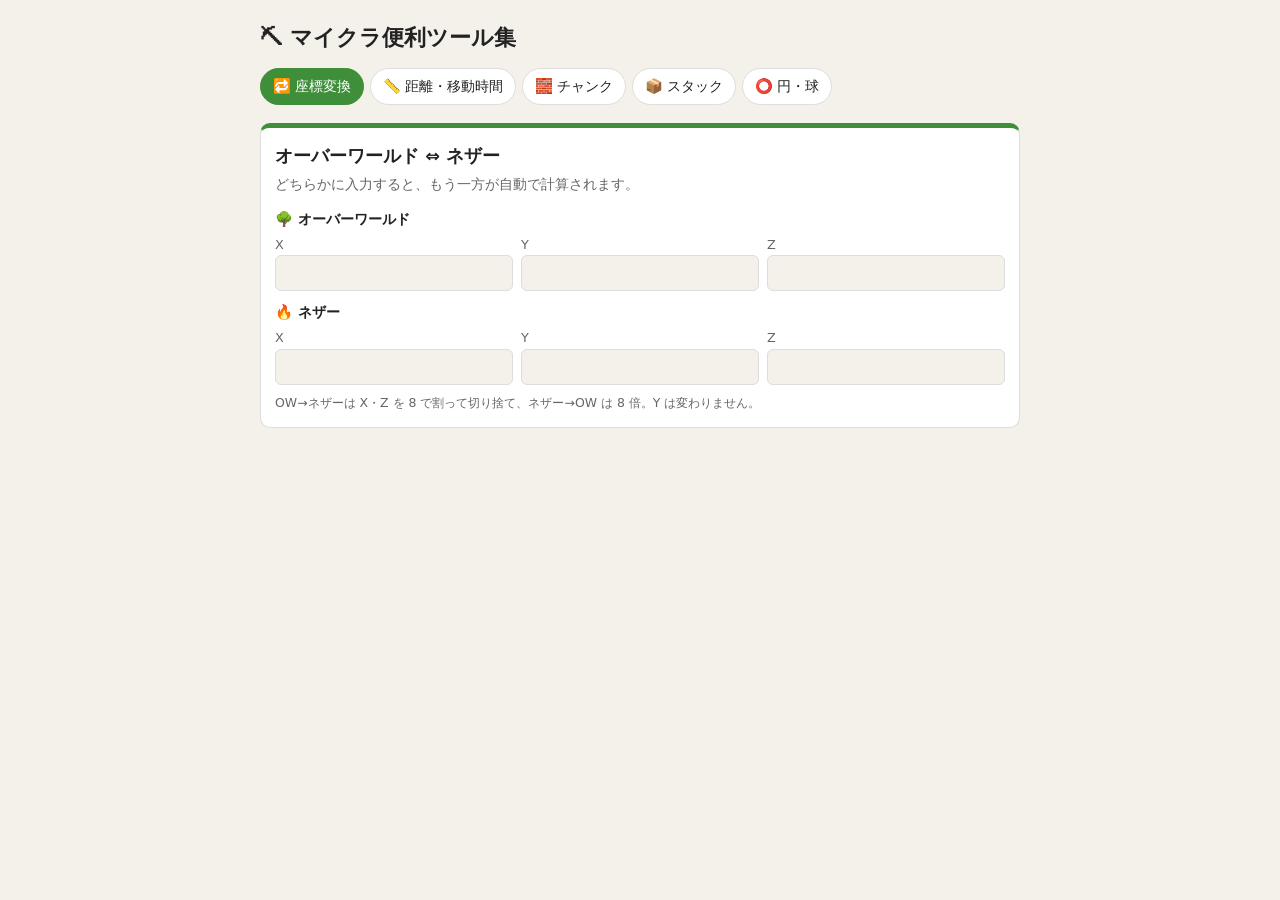
==== index.html @ 8f73a3e3 "Add files via upload" ====
<!DOCTYPE html>
<html lang="ja">
<head>
<meta charset="utf-8">
<meta name="viewport" content="width=device-width, initial-scale=1, viewport-fit=cover">
<title>マイクラ便利ツール集</title>
<style>
:root{--bg:#f4f1ea;--card:#fff;--text:#222;--sub:#666;--line:#ddd;--ac:#3f8f3a;--ac2:#b8341f;box-sizing:border-box;padding-top:env(safe-area-inset-top,0px);padding-bottom:env(safe-area-inset-bottom,0px)}
@media (prefers-color-scheme:dark){:root:not([data-theme="light"]){--bg:#1b1b1b;--card:#262626;--text:#eee;--sub:#aaa;--line:#444;--ac:#6fcf68;--ac2:#ff7a60}}
:root[data-theme="dark"]{--bg:#1b1b1b;--card:#262626;--text:#eee;--sub:#aaa;--line:#444;--ac:#6fcf68;--ac2:#ff7a60}
html{scroll-padding-top:env(safe-area-inset-top,0px)}
body{margin:0;background:var(--bg);color:var(--text);font-family:system-ui,"Hiragino Sans","Yu Gothic",sans-serif;line-height:1.6}
main{max-width:760px;margin:0 auto;padding:20px 16px 40px}
h1{font-size:1.4rem;margin:0 0 12px}
nav{display:flex;gap:6px;overflow-x:auto;margin-bottom:14px;padding-bottom:4px}
nav button{white-space:nowrap;padding:8px 12px;border:1px solid var(--line);border-radius:20px;background:var(--card);color:var(--text);cursor:pointer;font-size:.9rem}
nav button.on{background:var(--ac);color:#fff;border-color:var(--ac)}
.tool{display:none;background:var(--card);border:1px solid var(--line);border-top:5px solid var(--ac);border-radius:10px;padding:14px}
.tool.on{display:block}
h2{margin:0 0 4px;font-size:1.1rem}
.desc{color:var(--sub);font-size:.85rem;margin:0 0 12px}
.row{display:grid;grid-template-columns:repeat(3,1fr);gap:8px;margin-bottom:8px}
.row.two{grid-template-columns:1fr 1fr}
label{font-size:.8rem;color:var(--sub);display:block}
input,select{width:100%;box-sizing:border-box;font-size:1rem;padding:8px;border:1px solid var(--line);border-radius:6px;background:var(--bg);color:var(--text)}
.sub{font-weight:700;margin:10px 0 4px;font-size:.9rem}
.out{margin-top:12px;border-top:1px dashed var(--line);padding-top:8px}
.out div{display:flex;justify-content:space-between;gap:8px;padding:3px 0;font-size:.95rem}
.out b{color:var(--ac2);text-align:right}
.note{font-size:.78rem;color:var(--sub);margin-top:8px}
</style>
</head>
<body>
<main>
<h1>⛏ マイクラ便利ツール集</h1>
<nav id="nav"></nav>

<section class="tool" id="t-conv" data-title="🔁 座標変換">
  <h2>オーバーワールド ⇔ ネザー</h2>
  <p class="desc">どちらかに入力すると、もう一方が自動で計算されます。</p>
  <div class="sub">🌳 オーバーワールド</div>
  <div class="row"><div><label>X</label><input type="number" id="ox"></div><div><label>Y</label><input type="number" id="oy"></div><div><label>Z</label><input type="number" id="oz"></div></div>
  <div class="sub">🔥 ネザー</div>
  <div class="row"><div><label>X</label><input type="number" id="nx"></div><div><label>Y</label><input type="number" id="ny"></div><div><label>Z</label><input type="number" id="nz"></div></div>
  <div class="note">OW→ネザーは X・Z を 8 で割って切り捨て、ネザー→OW は 8 倍。Y は変わりません。</div>
</section>

<section class="tool" id="t-dist" data-title="📏 距離・移動時間">
  <h2>2点間の距離と移動時間</h2>
  <p class="desc">Y は空欄でもOK(空欄なら水平距離のみ)。</p>
  <div class="sub">地点A</div>
  <div class="row"><div><label>X</label><input type="number" id="ax"></div><div><label>Y</label><input type="number" id="ay"></div><div><label>Z</label><input type="number" id="az"></div></div>
  <div class="sub">地点B</div>
  <div class="row"><div><label>X</label><input type="number" id="bx"></div><div><label>Y</label><input type="number" id="by"></div><div><label>Z</label><input type="number" id="bz"></div></div>
  <div class="out" id="dout"></div>
  <div class="note">時間は水平の直線距離での目安です(歩き 4.3 / ダッシュ 5.6 / ボート 8 / 氷上ボート 40 / 青氷ボート 72.7 ブロック毎秒)。</div>
</section>

<section class="tool" id="t-chunk" data-title="🧱 チャンク">
  <h2>チャンク計算</h2>
  <p class="desc">座標からチャンク位置とリージョンファイルを調べます。</p>
  <div class="row two"><div><label>X</label><input type="number" id="cx"></div><div><label>Z</label><input type="number" id="cz"></div></div>
  <div class="out" id="cout"></div>
</section>

<section class="tool" id="t-stack" data-title="📦 スタック">
  <h2>スタック数・チェスト計算</h2>
  <p class="desc">アイテム数を、スタック・チェスト・シュルカーボックスに換算します。</p>
  <div class="row two"><div><label>アイテム数</label><input type="number" id="sn" min="0"></div>
  <div><label>最大スタック数</label><select id="ss"><option value="64">64(多くのアイテム)</option><option value="16">16(エンダーパール等)</option><option value="1">1(道具など)</option></select></div></div>
  <div class="out" id="sout"></div>
  <div class="note">チェスト 27 スロット、ラージチェスト 54 スロット、シュルカーボックス 27 スロット。</div>
</section>

<section class="tool" id="t-circle" data-title="⭕ 円・球">
  <h2>円・球の建築ブロック数の目安</h2>
  <p class="desc">直径から、円の外周・面積・球の体積のおおよそのブロック数を出します。</p>
  <div><label>直径(ブロック)</label><input type="number" id="dd" min="1"></div>
  <div class="out" id="rout"></div>
  <div class="note">実際のブロック配置とは数ブロックずれる目安値です。</div>
</section>
</main>
<script>
const $=id=>document.getElementById(id);
const n=id=>{const v=$(id).value;return v===''||isNaN(+v)?null:+v};
const f=(v,d=1)=>Number.isFinite(v)?v.toLocaleString('ja-JP',{maximumFractionDigits:d}):'-';
const show=(el,rows)=>$(el).innerHTML=rows.map(r=>`<div><span>${r[0]}</span><b>${r[1]}</b></div>`).join('');

// tabs
const tools=[...document.querySelectorAll('.tool')];
tools.forEach((t,i)=>{
  const b=document.createElement('button');b.textContent=t.dataset.title;
  b.onclick=()=>{tools.forEach(x=>x.classList.remove('on'));[...$('nav').children].forEach(x=>x.classList.remove('on'));t.classList.add('on');b.classList.add('on');try{location.hash=t.id}catch(e){}};
  $('nav').appendChild(b);
  if(i===0||('#'+t.id)===location.hash)b.click();
});

// converter
function sync(from){
  const s=from==='o'?['ox','oy','oz']:['nx','ny','nz'],d=from==='o'?['nx','ny','nz']:['ox','oy','oz'];
  const [x,y,z]=s.map(n);
  const c=v=>v===null?'':(from==='o'?Math.floor(v/8):v*8);
  $(d[0]).value=c(x);$(d[1]).value=y===null?'':y;$(d[2]).value=c(z);
}
['ox','oy','oz'].forEach(i=>$(i).oninput=()=>sync('o'));
['nx','ny','nz'].forEach(i=>$(i).oninput=()=>sync('n'));

// distance
function dist(){
  const [ax,ay,az,bx,by,bz]=['ax','ay','az','bx','by','bz'].map(n);
  if([ax,az,bx,bz].includes(null)){$('dout').innerHTML='';return}
  const dx=bx-ax,dz=bz-az,h=Math.hypot(dx,dz);
  const rows=[['水平距離(直線)',f(h)+' ブロック']];
  if(ay!==null&&by!==null){rows.push(['3D 直線距離',f(Math.hypot(dx,dz,by-ay))+' ブロック']);rows.push(['高低差',f(Math.abs(by-ay),0)+' ブロック'])}
  rows.push(['マンハッタン距離(X+Z)',f(Math.abs(dx)+Math.abs(dz),0)+' ブロック']);
  rows.push(['ネザー経由の移動量(1/8)',f(h/8)+' ブロック']);
  const t=(s)=>{const sec=h/s;return sec>=60?Math.floor(sec/60)+'分'+Math.round(sec%60)+'秒':f(sec)+'秒'};
  rows.push(['歩き',t(4.317)],['ダッシュ',t(5.612)],['ボート',t(8)],['氷上ボート',t(40)],['青氷ボート',t(72.7)]);
  show('dout',rows);
}
['ax','ay','az','bx','by','bz'].forEach(i=>$(i).oninput=dist);

// chunk
function chunk(){
  const x=n('cx'),z=n('cz');
  if(x===null||z===null){$('cout').innerHTML='';return}
  const X=Math.floor(x),Z=Math.floor(z),cx=Math.floor(X/16),cz=Math.floor(Z/16);
  show('cout',[['チャンク座標',`${cx}, ${cz}`],['チャンク内位置',`${X-cx*16}, ${Z-cz*16}`],
  ['チャンクの範囲 X',`${cx*16} 〜 ${cx*16+15}`],['チャンクの範囲 Z',`${cz*16} 〜 ${cz*16+15}`],
  ['チャンク中心',`${cx*16+8}, ${cz*16+8}`],['リージョンファイル',`r.${Math.floor(cx/32)}.${Math.floor(cz/32)}.mca`]]);
}
['cx','cz'].forEach(i=>$(i).oninput=chunk);

// stacks
function stack(){
  const v=n('sn'),s=+$('ss').value;
  if(v===null||v<0){$('sout').innerHTML='';return}
  const c=Math.floor(v);const full=Math.floor(c/s),rem=c%s,slots=Math.ceil(c/s);
  show('sout',[['スタック',s===1?`${f(c,0)} 個`:`${f(full,0)} スタック + ${rem} 個`],['必要スロット',f(slots,0)],
  ['チェスト',f(slots/27,2)+' 個分'],['ラージチェスト',f(slots/54,2)+' 個分'],['シュルカーボックス',f(slots/27,2)+' 個分']]);
}
$('sn').oninput=stack;$('ss').onchange=stack;

// circle
function circ(){
  const d=n('dd');
  if(d===null||d<=0){$('rout').innerHTML='';return}
  const r=d/2;
  show('rout',[['円の外周(目安)',f(Math.PI*d,0)+' ブロック'],['円の面積(塗りつぶし)',f(Math.PI*r*r,0)+' ブロック'],
  ['球の体積(塗りつぶし)',f(4/3*Math.PI*r**3,0)+' ブロック'],['球の表面積(殻)',f(4*Math.PI*r*r,0)+' ブロック']]);
}
$('dd').oninput=circ;
</script>
</body>
</html>
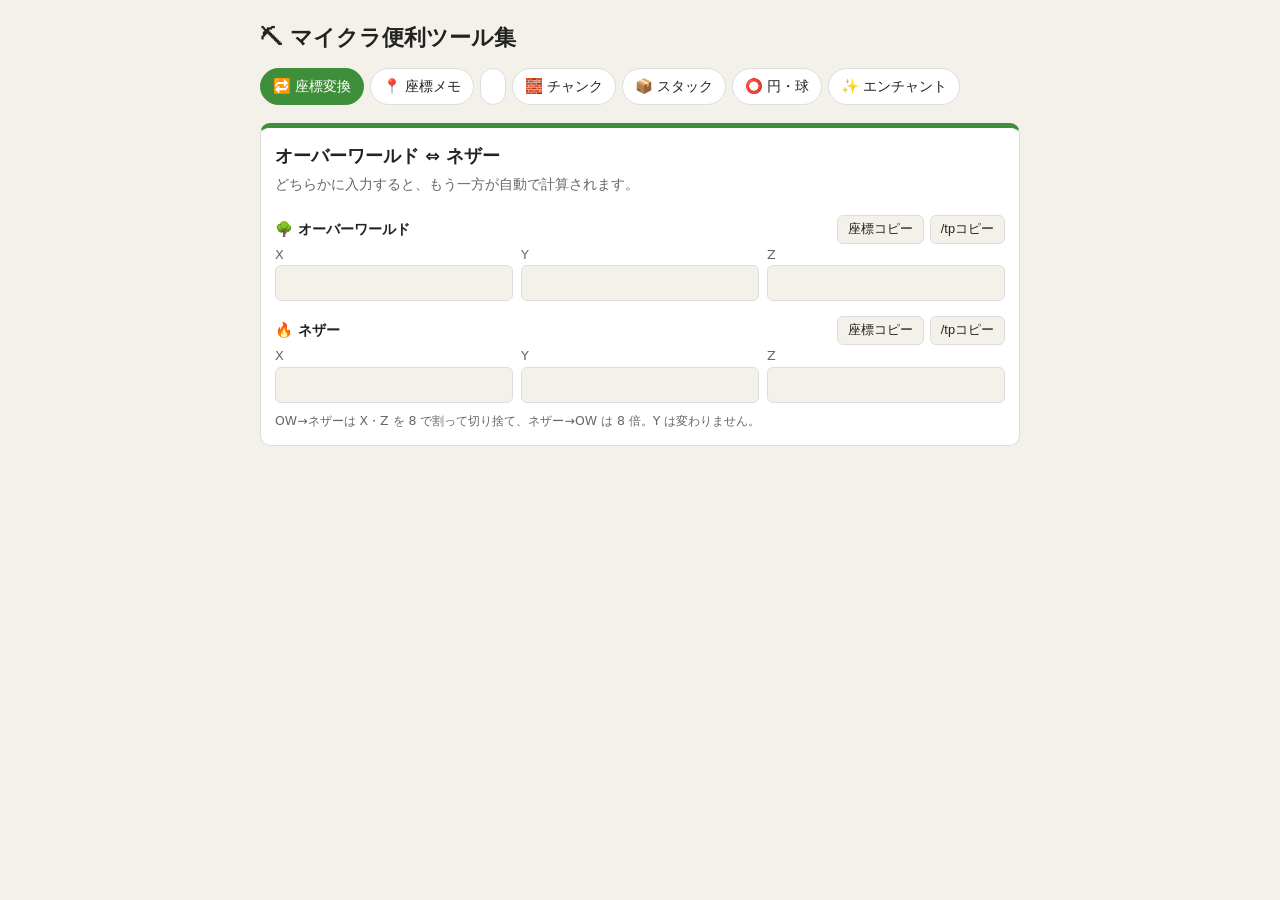
==== commit f7ee2712: "Update index.html" ====
--- a/index.html
+++ b/index.html
@@ -28,6 +28,21 @@
 .out div{display:flex;justify-content:space-between;gap:8px;padding:3px 0;font-size:.95rem}
 .out b{color:var(--ac2);text-align:right}
 .note{font-size:.78rem;color:var(--sub);margin-top:8px}
+.hrow{display:flex;justify-content:space-between;align-items:center;gap:8px}
+.hrow .sub{margin:10px 0 4px}
+.sm{padding:5px 10px;border:1px solid var(--line);border-radius:6px;background:var(--bg);color:var(--text);cursor:pointer;font-size:.8rem}
+.sm.on{background:var(--ac);color:#fff;border-color:var(--ac)}
+.pri{background:var(--ac);color:#fff;border:0;padding:9px 18px;font-size:.95rem;border-radius:6px;cursor:pointer}
+.item{border:1px solid var(--line);border-radius:8px;padding:10px;margin-top:8px}
+.ih{display:flex;justify-content:space-between;gap:8px;align-items:center}
+.tag{font-size:.72rem;padding:1px 8px;border-radius:10px;border:1px solid var(--line);color:var(--sub);white-space:nowrap}
+.tag.tr{color:var(--ac2);border-color:var(--ac2)}
+.coord{font-family:ui-monospace,monospace;font-size:1.05rem;margin:4px 0}
+.acts{display:flex;gap:6px;margin-top:6px}
+.chips{display:flex;gap:6px;flex-wrap:wrap;margin:8px 0}
+.egrid{display:grid;grid-template-columns:1fr 1fr;gap:8px}
+@media(max-width:560px){.egrid{grid-template-columns:1fr}}
+.en{color:var(--sub);font-size:.75rem;font-weight:400}
 </style>
 </head>
 <body>
@@ -38,14 +53,27 @@
 <section class="tool" id="t-conv" data-title="🔁 座標変換">
   <h2>オーバーワールド ⇔ ネザー</h2>
   <p class="desc">どちらかに入力すると、もう一方が自動で計算されます。</p>
-  <div class="sub">🌳 オーバーワールド</div>
+  <div class="hrow"><div class="sub">🌳 オーバーワールド</div><div class="acts"><button class="sm" data-copy="o:plain">座標コピー</button><button class="sm" data-copy="o:tp">/tpコピー</button></div></div>
   <div class="row"><div><label>X</label><input type="number" id="ox"></div><div><label>Y</label><input type="number" id="oy"></div><div><label>Z</label><input type="number" id="oz"></div></div>
-  <div class="sub">🔥 ネザー</div>
+  <div class="hrow"><div class="sub">🔥 ネザー</div><div class="acts"><button class="sm" data-copy="n:plain">座標コピー</button><button class="sm" data-copy="n:tp">/tpコピー</button></div></div>
   <div class="row"><div><label>X</label><input type="number" id="nx"></div><div><label>Y</label><input type="number" id="ny"></div><div><label>Z</label><input type="number" id="nz"></div></div>
   <div class="note">OW→ネザーは X・Z を 8 で割って切り捨て、ネザー→OW は 8 倍。Y は変わりません。</div>
 </section>
 
-<section class="tool" id="t-dist" data-title="📏 距離・移動時間">
+<section class="tool" id="t-memo" data-title="📍 座標メモ">
+  <h2>座標メモ</h2>
+  <p class="desc">拠点・村・ネザーゲートなどの座標を保存できます。このブラウザ内に保存され、端末ごとに別管理です。</p>
+  <div class="row two"><div><label>名前</label><input type="text" id="mn" placeholder="例:メイン拠点"></div>
+  <div><label>ディメンション</label><select id="md"><option value="o">🌳 オーバーワールド</option><option value="n">🔥 ネザー</option><option value="e">🌌 エンド</option></select></div></div>
+  <div class="row"><div><label>X</label><input type="number" id="mx"></div><div><label>Y(任意)</label><input type="number" id="my"></div><div><label>Z</label><input type="number" id="mz"></div></div>
+  <div><label>メモ(任意)</label><input type="text" id="mt" placeholder="例:ダイヤ鉱脈の近く"></div>
+  <button class="pri" id="madd" style="margin-top:10px">保存</button>
+  <div class="note" id="mmsg"></div>
+  <div style="margin-top:14px"><input type="search" id="mq" placeholder="メモを検索"></div>
+  <div id="mlist"></div>
+</section>
+
+<section class="tool" id="t-dist\ data-title="📏 距離・移動時間">
   <h2>2点間の距離と移動時間</h2>
   <p class="desc">Y は空欄でもOK(空欄なら水平距離のみ)。</p>
   <div class="sub">地点A</div>
@@ -78,6 +106,14 @@
   <div><label>直径(ブロック)</label><input type="number" id="dd" min="1"></div>
   <div class="out" id="rout"></div>
   <div class="note">実際のブロック配置とは数ブロックずれる目安値です。</div>
+</section>
+<section class="tool" id="t-ench" data-title="✨ エンチャント">
+  <h2>エンチャント一覧</h2>
+  <p class="desc">最大レベル・付けられるもの・競合するエンチャントを確認できます。</p>
+  <input type="search" id="eq" placeholder="名前で検索(例:修繕、Mending)">
+  <div class="chips" id="echips"></div>
+  <div class="egrid" id="elist"></div>
+  <div class="note">Java版1.21前後の情報です。バージョンにより変更される場合があります。「宝」は通常のエンチャントテーブルでは出ず、宝箱・釣り・取引などで入手します。</div>
 </section>
 </main>
 <script>
@@ -150,6 +186,118 @@
   ['球の体積(塗りつぶし)',f(4/3*Math.PI*r**3,0)+' ブロック'],['球の表面積(殻)',f(4*Math.PI*r*r,0)+' ブロック']]);
 }
 $('dd').oninput=circ;
+
+// copy
+async function copyText(t,btn){
+  try{await navigator.clipboard.writeText(t)}catch(e){const a=document.createElement('textarea');a.value=t;document.body.appendChild(a);a.select();try{document.execCommand('copy')}catch(_){}a.remove()}
+  if(btn){const o=btn.textContent;btn.textContent='✔ コピー済み';setTimeout(()=>btn.textContent=o,1200)}
+}
+document.querySelectorAll('[data-copy]').forEach(b=>b.onclick=()=>{
+  const [w,kind]=b.dataset.copy.split(':');
+  const [x,y,z]=(w==='o'?['ox','oy','oz']:['nx','ny','nz']).map(i=>$(i).value);
+  if(x===''||z==='')return;
+  copyText(kind==='tp'?`/tp @s ${x} ${y===''?'~':y} ${z}`:(y===''?`${x} ${z}`:`${x} ${y} ${z}`),b);
+});
+
+// memo
+const KEY='mc-tools-memo';
+let memos=[];
+try{memos=JSON.parse(localStorage.getItem(KEY)||'[]')}catch(e){}
+const saveMemos=()=>{try{localStorage.setItem(KEY,JSON.stringify(memos));return true}catch(e){$('mmsg').textContent='このブラウザでは保存できませんでした(この画面を閉じると消えます)。';return false}};
+const esc=s=>String(s).replace(/[&<>"']/g,c=>({'&':'&amp;','<':'&lt;','>':'&gt;','"':'&quot;',"'":'&#39;'}[c]));
+const DIM={o:'🌳 オーバーワールド',n:'🔥 ネザー',e:'🌌 エンド'};
+function renderMemo(){
+  const q=$('mq').value.trim().toLowerCase();
+  const list=memos.filter(m=>!q||(m.name+' '+m.note).toLowerCase().includes(q));
+  $('mlist').innerHTML=list.length?list.map(m=>{
+    const y=m.y===null?'~':m.y;
+    let conv='';
+    if(m.d==='o')conv=`ネザーでは ${Math.floor(m.x/8)} ${y} ${Math.floor(m.z/8)}`;
+    if(m.d==='n')conv=`オーバーワールドでは ${m.x*8} ${y} ${m.z*8}`;
+    return `<div class="item"><div class="ih"><b>${esc(m.name)}</b><span class="tag">${DIM[m.d]}</span></div>
+<div class="coord">${m.x} ${y} ${m.z}</div>${conv?`<div class="note">→ ${conv}</div>`:''}${m.note?`<div class="note">${esc(m.note)}</div>`:''}
+<div class="acts"><button class="sm" data-a="c" data-id="${m.id}">コピー</button><button class="sm" data-a="t" data-id="${m.id}">/tpコピー</button><button class="sm" data-a="d" data-id="${m.id}">削除</button></div></div>`}).join(''):'<p class="note">'+(memos.length?'該当するメモがありません。':'メモはまだありません。')+'</p>';
+}
+$('madd').onclick=()=>{
+  const x=n('mx'),y=n('my'),z=n('mz');
+  if(x===null||z===null){$('mmsg').textContent='X と Z を入力してください。';return}
+  memos.unshift({id:Date.now(),name:$('mn').value.trim()||'無題',d:$('md').value,x:Math.floor(x),y:y===null?null:Math.floor(y),z:Math.floor(z),note:$('mt').value.trim()});
+  if(saveMemos())$('mmsg').textContent='保存しました。';
+  ['mn','mx','my','mz','mt'].forEach(i=>$(i).value='');
+  renderMemo();
+};
+$('mq').oninput=renderMemo;
+$('mlist').onclick=e=>{
+  const b=e.target.closest('button[data-a]');if(!b)return;
+  const m=memos.find(v=>v.id==b.dataset.id);if(!m)return;
+  if(b.dataset.a==='d'){memos=memos.filter(v=>v!==m);saveMemos();renderMemo()}
+  else if(b.dataset.a==='c')copyText(m.y===null?`${m.x} ${m.z}`:`${m.x} ${m.y} ${m.z}`,b);
+  else copyText(`/tp @s ${m.x} ${m.y===null?'~':m.y} ${m.z}`,b);
+};
+renderMemo();
+
+// enchantments
+const CATS={all:'すべて',a:'防具',s:'剣・斧',t:'ツール',b:'弓',c:'クロスボウ',r:'トライデント',f:'釣り竿',m:'メイス',g:'全般'};
+const ENCH=[
+['a','ダメージ軽減','Protection',4,'防具全般','火炎耐性・爆発耐性・飛び道具耐性'],
+['a','火炎耐性','Fire Protection',4,'防具全般','ダメージ軽減・爆発耐性・飛び道具耐性'],
+['a','爆発耐性','Blast Protection',4,'防具全般','ダメージ軽減・火炎耐性・飛び道具耐性'],
+['a','飛び道具耐性','Projectile Protection',4,'防具全般','ダメージ軽減・火炎耐性・爆発耐性'],
+['a','落下耐性','Feather Falling',4,'ブーツ',''],
+['a','水中呼吸','Respiration',3,'ヘルメット',''],
+['a','水中採掘','Aqua Affinity',1,'ヘルメット',''],
+['a','棘の鎧','Thorns',3,'防具全般',''],
+['a','水中歩行','Depth Strider',3,'ブーツ','氷渡り'],
+['a','氷渡り','Frost Walker',2,'ブーツ','水中歩行',1],
+['a','ソウルスピード','Soul Speed',3,'ブーツ','',1],
+['a','スニーク速度上昇','Swift Sneak',3,'レギンス','',1],
+['a','束縛の呪い','Curse of Binding',1,'防具全般','',1],
+['s','ダメージ増加','Sharpness',5,'剣・斧','アンデッド特効・虫特効'],
+['s','アンデッド特効','Smite',5,'剣・斧','ダメージ増加・虫特効'],
+['s','虫特効','Bane of Arthropods',5,'剣・斧','ダメージ増加・アンデッド特効'],
+['s','ノックバック','Knockback',2,'剣',''],
+['s','火属性','Fire Aspect',2,'剣',''],
+['s','ドロップ増加','Looting',3,'剣',''],
+['s','範囲ダメージ増加','Sweeping Edge',3,'剣(Java版)',''],
+['t','効率強化','Efficiency',5,'ツルハシ・シャベル・クワ・斧・ハサミ',''],
+['t','シルクタッチ','Silk Touch',1,'ツルハシ・シャベル・クワ・斧','幸運'],
+['t','幸運','Fortune',3,'ツルハシ・シャベル・クワ・斧','シルクタッチ'],
+['b','パワー','Power',5,'弓',''],
+['b','パンチ','Punch',2,'弓',''],
+['b','フレイム','Flame',1,'弓',''],
+['b','無限','Infinity',1,'弓','修繕'],
+['c','高速装填','Quick Charge',3,'クロスボウ',''],
+['c','貫通','Piercing',4,'クロスボウ','マルチショット'],
+['c','マルチショット','Multishot',1,'クロスボウ','貫通'],
+['r','忠誠','Loyalty',3,'トライデント','激流'],
+['r','激流','Riptide',3,'トライデント','忠誠・召雷'],
+['r','召雷','Channeling',1,'トライデント','激流'],
+['r','串刺し','Impaling',5,'トライデント',''],
+['f','入れ食い','Lure',3,'釣り竿',''],
+['f','宝釣り','Luck of the Sea',3,'釣り竿',''],
+['m','密度','Density',5,'メイス','破城・ダメージ増加・アンデッド特効・虫特効'],
+['m','破城','Breach',4,'メイス','密度・ダメージ増加・アンデッド特効・虫特効'],
+['m','風爆','Wind Burst',3,'メイス','','1'],
+['g','耐久力','Unbreaking',3,'耐久値のある装備・道具',''],
+['g','修繕','Mending',1,'耐久値のある装備・道具','無限',1],
+['g','消滅の呪い','Curse of Vanishing',1,'ほぼ全ての装備・道具','',1]
+];
+let ecat='all';
+const RM=['','I','II','III','IV','V'];
+function renderEnch(){
+  const q=$('eq').value.trim().toLowerCase();
+  const list=ENCH.filter(e=>(ecat==='all'||e[0]===ecat)&&(!q||(e[1]+e[2]).toLowerCase().includes(q)));
+  $('elist').innerHTML=list.length?list.map(e=>`<div class="item" style="margin:0"><div class="ih"><b>${e[1]} <span class="en">${e[2]}</span></b>${e[6]?'<span class="tag tr">宝</span>':''}</div>
+<div class="note" style="margin-top:2px">最大レベル:<b style="color:var(--ac2)">${RM[e[3]]}</b></div>
+<div class="note" style="margin-top:2px">対象:${e[4]}</div>${e[5]?`<div class="note" style="margin-top:2px">競合:${e[5]}</div>`:''}</div>`).join(''):'<p class="note">該当なし</p>';
+}
+Object.keys(CATS).forEach(k=>{
+  const b=document.createElement('button');b.className='sm'+(k==='all'?' on':'');b.textContent=CATS[k];
+  b.onclick=()=>{ecat=k;[...$('echips').children].forEach(c=>c.classList.remove('on'));b.classList.add('on');renderEnch()};
+  $('echips').appendChild(b);
+});
+$('eq').oninput=renderEnch;
+renderEnch();
 </script>
 </body>
 </html>
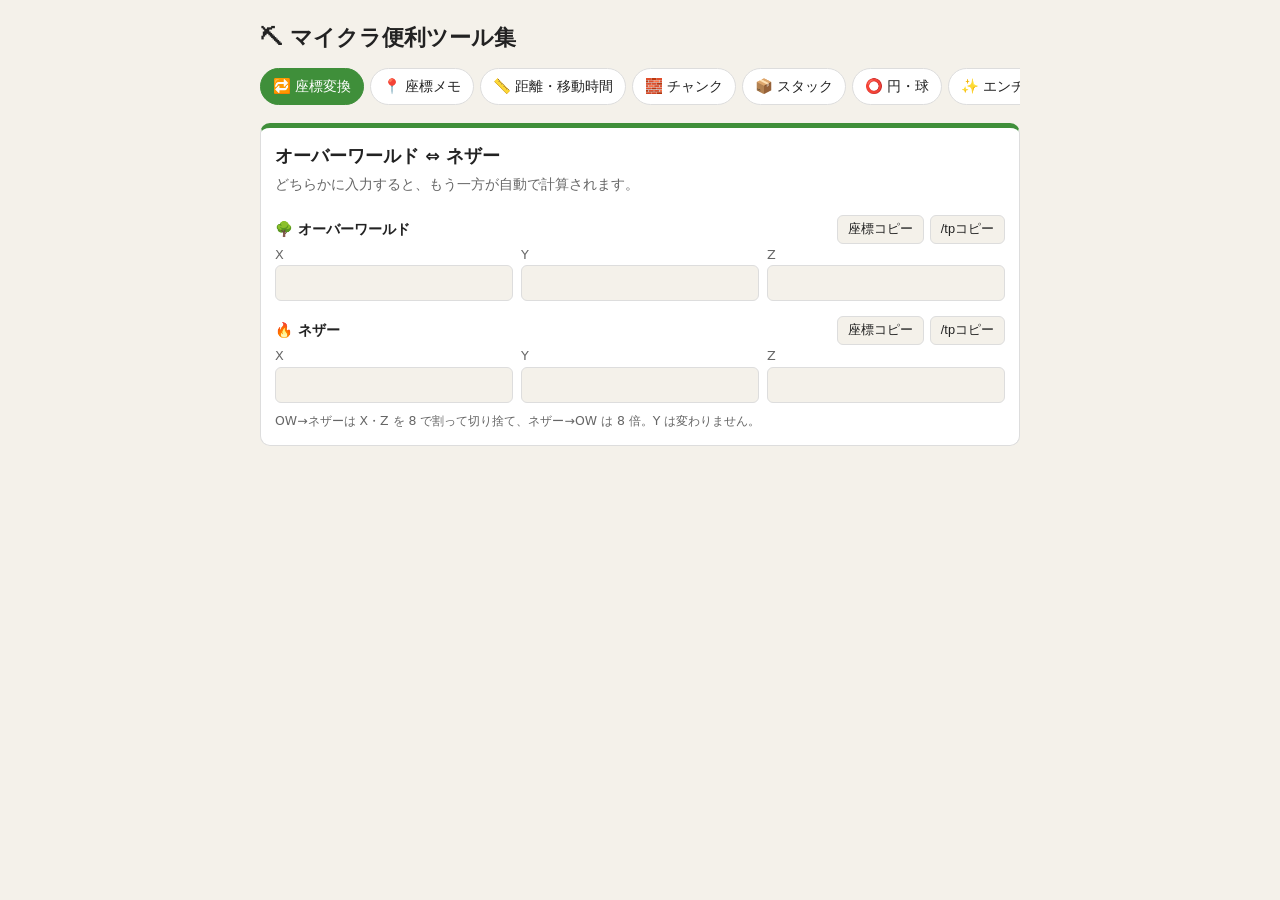
==== commit 37267214: "Update index.html" ====
--- a/index.html
+++ b/index.html
@@ -73,7 +73,7 @@
   <div id="mlist"></div>
 </section>
 
-<section class="tool" id="t-dist\ data-title="📏 距離・移動時間">
+<section class="tool" id="t-dist" data-title="📏 距離・移動時間">
   <h2>2点間の距離と移動時間</h2>
   <p class="desc">Y は空欄でもOK(空欄なら水平距離のみ)。</p>
   <div class="sub">地点A</div>
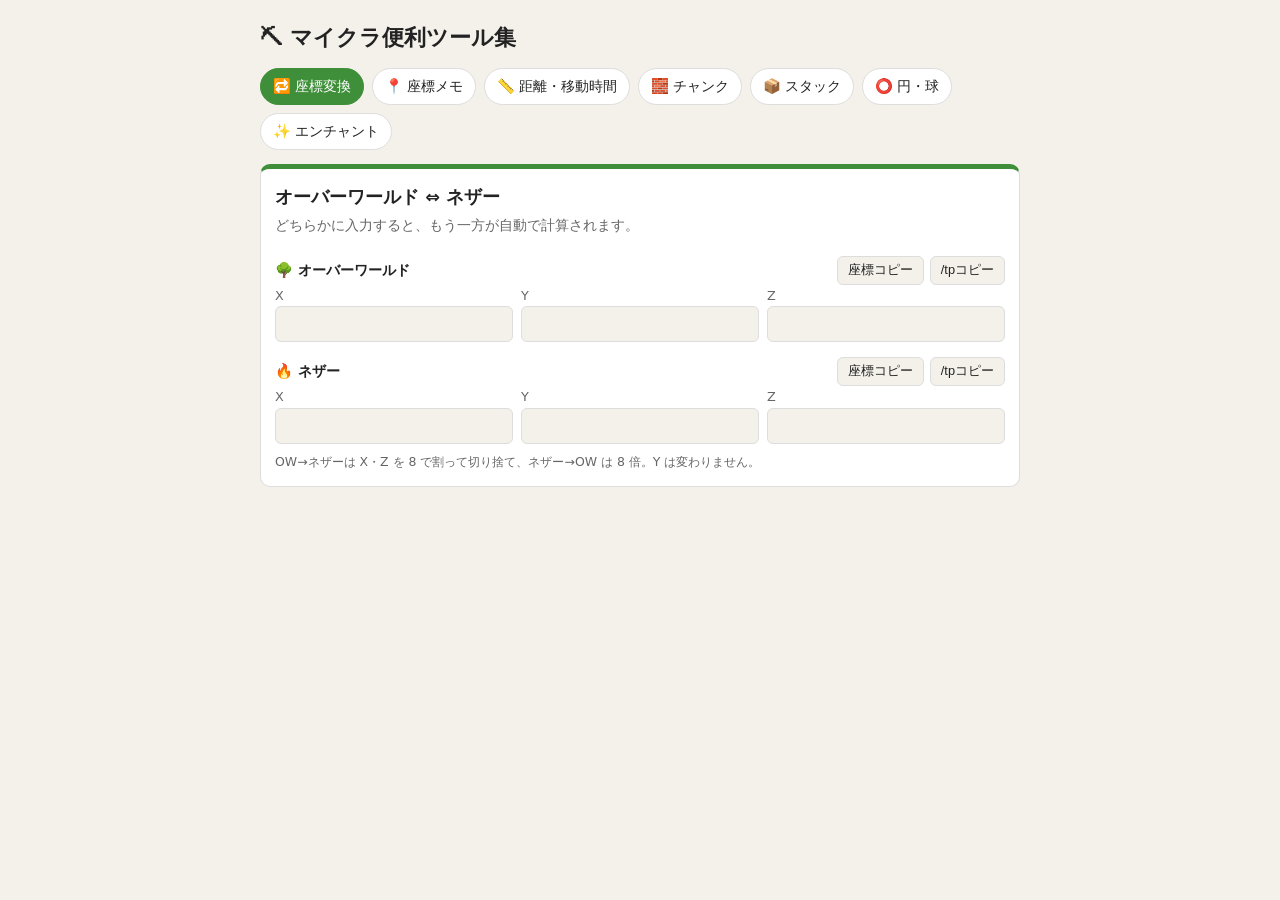
==== commit 7c5cd35d: "Add files via upload" ====
--- a/index.html
+++ b/index.html
@@ -12,7 +12,7 @@
 body{margin:0;background:var(--bg);color:var(--text);font-family:system-ui,"Hiragino Sans","Yu Gothic",sans-serif;line-height:1.6}
 main{max-width:760px;margin:0 auto;padding:20px 16px 40px}
 h1{font-size:1.4rem;margin:0 0 12px}
-nav{display:flex;gap:6px;overflow-x:auto;margin-bottom:14px;padding-bottom:4px}
+nav{display:flex;flex-wrap:wrap;gap:8px;margin-bottom:14px}
 nav button{white-space:nowrap;padding:8px 12px;border:1px solid var(--line);border-radius:20px;background:var(--card);color:var(--text);cursor:pointer;font-size:.9rem}
 nav button.on{background:var(--ac);color:#fff;border-color:var(--ac)}
 .tool{display:none;background:var(--card);border:1px solid var(--line);border-top:5px solid var(--ac);border-radius:10px;padding:14px}
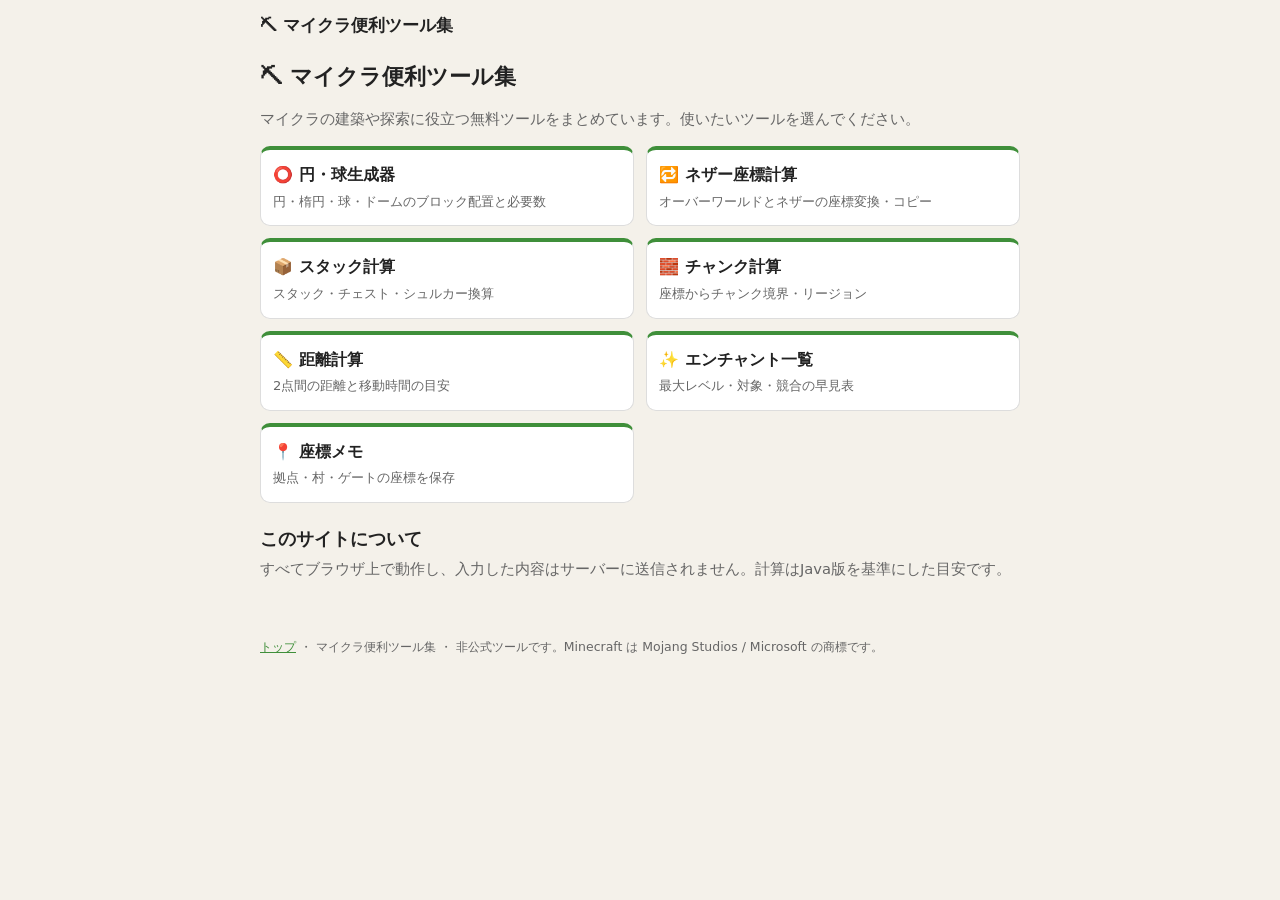
==== commit 9d237136: "Add files via upload" ====
--- a/index.html
+++ b/index.html
@@ -3,301 +3,23 @@
 <head>
 <meta charset="utf-8">
 <meta name="viewport" content="width=device-width, initial-scale=1, viewport-fit=cover">
-<title>マイクラ便利ツール集</title>
-<style>
-:root{--bg:#f4f1ea;--card:#fff;--text:#222;--sub:#666;--line:#ddd;--ac:#3f8f3a;--ac2:#b8341f;box-sizing:border-box;padding-top:env(safe-area-inset-top,0px);padding-bottom:env(safe-area-inset-bottom,0px)}
-@media (prefers-color-scheme:dark){:root:not([data-theme="light"]){--bg:#1b1b1b;--card:#262626;--text:#eee;--sub:#aaa;--line:#444;--ac:#6fcf68;--ac2:#ff7a60}}
-:root[data-theme="dark"]{--bg:#1b1b1b;--card:#262626;--text:#eee;--sub:#aaa;--line:#444;--ac:#6fcf68;--ac2:#ff7a60}
-html{scroll-padding-top:env(safe-area-inset-top,0px)}
-body{margin:0;background:var(--bg);color:var(--text);font-family:system-ui,"Hiragino Sans","Yu Gothic",sans-serif;line-height:1.6}
-main{max-width:760px;margin:0 auto;padding:20px 16px 40px}
-h1{font-size:1.4rem;margin:0 0 12px}
-nav{display:flex;flex-wrap:wrap;gap:8px;margin-bottom:14px}
-nav button{white-space:nowrap;padding:8px 12px;border:1px solid var(--line);border-radius:20px;background:var(--card);color:var(--text);cursor:pointer;font-size:.9rem}
-nav button.on{background:var(--ac);color:#fff;border-color:var(--ac)}
-.tool{display:none;background:var(--card);border:1px solid var(--line);border-top:5px solid var(--ac);border-radius:10px;padding:14px}
-.tool.on{display:block}
-h2{margin:0 0 4px;font-size:1.1rem}
-.desc{color:var(--sub);font-size:.85rem;margin:0 0 12px}
-.row{display:grid;grid-template-columns:repeat(3,1fr);gap:8px;margin-bottom:8px}
-.row.two{grid-template-columns:1fr 1fr}
-label{font-size:.8rem;color:var(--sub);display:block}
-input,select{width:100%;box-sizing:border-box;font-size:1rem;padding:8px;border:1px solid var(--line);border-radius:6px;background:var(--bg);color:var(--text)}
-.sub{font-weight:700;margin:10px 0 4px;font-size:.9rem}
-.out{margin-top:12px;border-top:1px dashed var(--line);padding-top:8px}
-.out div{display:flex;justify-content:space-between;gap:8px;padding:3px 0;font-size:.95rem}
-.out b{color:var(--ac2);text-align:right}
-.note{font-size:.78rem;color:var(--sub);margin-top:8px}
-.hrow{display:flex;justify-content:space-between;align-items:center;gap:8px}
-.hrow .sub{margin:10px 0 4px}
-.sm{padding:5px 10px;border:1px solid var(--line);border-radius:6px;background:var(--bg);color:var(--text);cursor:pointer;font-size:.8rem}
-.sm.on{background:var(--ac);color:#fff;border-color:var(--ac)}
-.pri{background:var(--ac);color:#fff;border:0;padding:9px 18px;font-size:.95rem;border-radius:6px;cursor:pointer}
-.item{border:1px solid var(--line);border-radius:8px;padding:10px;margin-top:8px}
-.ih{display:flex;justify-content:space-between;gap:8px;align-items:center}
-.tag{font-size:.72rem;padding:1px 8px;border-radius:10px;border:1px solid var(--line);color:var(--sub);white-space:nowrap}
-.tag.tr{color:var(--ac2);border-color:var(--ac2)}
-.coord{font-family:ui-monospace,monospace;font-size:1.05rem;margin:4px 0}
-.acts{display:flex;gap:6px;margin-top:6px}
-.chips{display:flex;gap:6px;flex-wrap:wrap;margin:8px 0}
-.egrid{display:grid;grid-template-columns:1fr 1fr;gap:8px}
-@media(max-width:560px){.egrid{grid-template-columns:1fr}}
-.en{color:var(--sub);font-size:.75rem;font-weight:400}
-</style>
+<title>マイクラ便利ツール集｜円生成・ネザー座標・スタック計算など</title>
+<meta name="description" content="マイクラの建築・探索に使える無料ツール集。円・球・ドームの生成器、ネザー座標計算、スタック計算、チャンク計算、距離計算、エンチャント一覧、座標メモ。">
+<meta property="og:title" content="マイクラ便利ツール集｜円生成・ネザー座標・スタック計算など">
+<meta property="og:description" content="マイクラの建築・探索に使える無料ツール集。円・球・ドームの生成器、ネザー座標計算、スタック計算、チャンク計算、距離計算、エンチャント一覧、座標メモ。">
+<meta property="og:type" content="website">
+<link rel="stylesheet" href="css/style.css">
+<script>(function(){var m={'#t-conv':'nether/','#t-dist':'distance/','#t-chunk':'chunk/','#t-stack':'stack/','#t-circle':'circle/','#t-ench':'enchantment/','#t-memo':'memo/'};var u=m[location.hash];if(u)location.replace(u)})();</script>
 </head>
 <body>
+<header class="site"><a class="brand" href="./">⛏ マイクラ便利ツール集</a></header>
 <main>
 <h1>⛏ マイクラ便利ツール集</h1>
-<nav id="nav"></nav>
+<p class="lead">マイクラの建築や探索に役立つ無料ツールをまとめています。使いたいツールを選んでください。</p>
+<div class="cards"><a class="cl" href="circle/"><b>⭕ 円・球生成器</b><span>円・楕円・球・ドームのブロック配置と必要数</span></a><a class="cl" href="nether/"><b>🔁 ネザー座標計算</b><span>オーバーワールドとネザーの座標変換・コピー</span></a><a class="cl" href="stack/"><b>📦 スタック計算</b><span>スタック・チェスト・シュルカー換算</span></a><a class="cl" href="chunk/"><b>🧱 チャンク計算</b><span>座標からチャンク境界・リージョン</span></a><a class="cl" href="distance/"><b>📏 距離計算</b><span>2点間の距離と移動時間の目安</span></a><a class="cl" href="enchantment/"><b>✨ エンチャント一覧</b><span>最大レベル・対象・競合の早見表</span></a><a class="cl" href="memo/"><b>📍 座標メモ</b><span>拠点・村・ゲートの座標を保存</span></a></div>
+<section class="info"><h2>このサイトについて</h2><p class="lead">すべてブラウザ上で動作し、入力した内容はサーバーに送信されません。計算はJava版を基準にした目安です。</p></section>
+</main>
+<footer><a href="./">トップ</a> ・ マイクラ便利ツール集 ・ 非公式ツールです。Minecraft は Mojang Studios / Microsoft の商標です。</footer>
 
-<section class="tool" id="t-conv" data-title="🔁 座標変換">
-  <h2>オーバーワールド ⇔ ネザー</h2>
-  <p class="desc">どちらかに入力すると、もう一方が自動で計算されます。</p>
-  <div class="hrow"><div class="sub">🌳 オーバーワールド</div><div class="acts"><button class="sm" data-copy="o:plain">座標コピー</button><button class="sm" data-copy="o:tp">/tpコピー</button></div></div>
-  <div class="row"><div><label>X</label><input type="number" id="ox"></div><div><label>Y</label><input type="number" id="oy"></div><div><label>Z</label><input type="number" id="oz"></div></div>
-  <div class="hrow"><div class="sub">🔥 ネザー</div><div class="acts"><button class="sm" data-copy="n:plain">座標コピー</button><button class="sm" data-copy="n:tp">/tpコピー</button></div></div>
-  <div class="row"><div><label>X</label><input type="number" id="nx"></div><div><label>Y</label><input type="number" id="ny"></div><div><label>Z</label><input type="number" id="nz"></div></div>
-  <div class="note">OW→ネザーは X・Z を 8 で割って切り捨て、ネザー→OW は 8 倍。Y は変わりません。</div>
-</section>
-
-<section class="tool" id="t-memo" data-title="📍 座標メモ">
-  <h2>座標メモ</h2>
-  <p class="desc">拠点・村・ネザーゲートなどの座標を保存できます。このブラウザ内に保存され、端末ごとに別管理です。</p>
-  <div class="row two"><div><label>名前</label><input type="text" id="mn" placeholder="例:メイン拠点"></div>
-  <div><label>ディメンション</label><select id="md"><option value="o">🌳 オーバーワールド</option><option value="n">🔥 ネザー</option><option value="e">🌌 エンド</option></select></div></div>
-  <div class="row"><div><label>X</label><input type="number" id="mx"></div><div><label>Y(任意)</label><input type="number" id="my"></div><div><label>Z</label><input type="number" id="mz"></div></div>
-  <div><label>メモ(任意)</label><input type="text" id="mt" placeholder="例:ダイヤ鉱脈の近く"></div>
-  <button class="pri" id="madd" style="margin-top:10px">保存</button>
-  <div class="note" id="mmsg"></div>
-  <div style="margin-top:14px"><input type="search" id="mq" placeholder="メモを検索"></div>
-  <div id="mlist"></div>
-</section>
-
-<section class="tool" id="t-dist" data-title="📏 距離・移動時間">
-  <h2>2点間の距離と移動時間</h2>
-  <p class="desc">Y は空欄でもOK(空欄なら水平距離のみ)。</p>
-  <div class="sub">地点A</div>
-  <div class="row"><div><label>X</label><input type="number" id="ax"></div><div><label>Y</label><input type="number" id="ay"></div><div><label>Z</label><input type="number" id="az"></div></div>
-  <div class="sub">地点B</div>
-  <div class="row"><div><label>X</label><input type="number" id="bx"></div><div><label>Y</label><input type="number" id="by"></div><div><label>Z</label><input type="number" id="bz"></div></div>
-  <div class="out" id="dout"></div>
-  <div class="note">時間は水平の直線距離での目安です(歩き 4.3 / ダッシュ 5.6 / ボート 8 / 氷上ボート 40 / 青氷ボート 72.7 ブロック毎秒)。</div>
-</section>
-
-<section class="tool" id="t-chunk" data-title="🧱 チャンク">
-  <h2>チャンク計算</h2>
-  <p class="desc">座標からチャンク位置とリージョンファイルを調べます。</p>
-  <div class="row two"><div><label>X</label><input type="number" id="cx"></div><div><label>Z</label><input type="number" id="cz"></div></div>
-  <div class="out" id="cout"></div>
-</section>
-
-<section class="tool" id="t-stack" data-title="📦 スタック">
-  <h2>スタック数・チェスト計算</h2>
-  <p class="desc">アイテム数を、スタック・チェスト・シュルカーボックスに換算します。</p>
-  <div class="row two"><div><label>アイテム数</label><input type="number" id="sn" min="0"></div>
-  <div><label>最大スタック数</label><select id="ss"><option value="64">64(多くのアイテム)</option><option value="16">16(エンダーパール等)</option><option value="1">1(道具など)</option></select></div></div>
-  <div class="out" id="sout"></div>
-  <div class="note">チェスト 27 スロット、ラージチェスト 54 スロット、シュルカーボックス 27 スロット。</div>
-</section>
-
-<section class="tool" id="t-circle" data-title="⭕ 円・球">
-  <h2>円・球の建築ブロック数の目安</h2>
-  <p class="desc">直径から、円の外周・面積・球の体積のおおよそのブロック数を出します。</p>
-  <div><label>直径(ブロック)</label><input type="number" id="dd" min="1"></div>
-  <div class="out" id="rout"></div>
-  <div class="note">実際のブロック配置とは数ブロックずれる目安値です。</div>
-</section>
-<section class="tool" id="t-ench" data-title="✨ エンチャント">
-  <h2>エンチャント一覧</h2>
-  <p class="desc">最大レベル・付けられるもの・競合するエンチャントを確認できます。</p>
-  <input type="search" id="eq" placeholder="名前で検索(例:修繕、Mending)">
-  <div class="chips" id="echips"></div>
-  <div class="egrid" id="elist"></div>
-  <div class="note">Java版1.21前後の情報です。バージョンにより変更される場合があります。「宝」は通常のエンチャントテーブルでは出ず、宝箱・釣り・取引などで入手します。</div>
-</section>
-</main>
-<script>
-const $=id=>document.getElementById(id);
-const n=id=>{const v=$(id).value;return v===''||isNaN(+v)?null:+v};
-const f=(v,d=1)=>Number.isFinite(v)?v.toLocaleString('ja-JP',{maximumFractionDigits:d}):'-';
-const show=(el,rows)=>$(el).innerHTML=rows.map(r=>`<div><span>${r[0]}</span><b>${r[1]}</b></div>`).join('');
-
-// tabs
-const tools=[...document.querySelectorAll('.tool')];
-tools.forEach((t,i)=>{
-  const b=document.createElement('button');b.textContent=t.dataset.title;
-  b.onclick=()=>{tools.forEach(x=>x.classList.remove('on'));[...$('nav').children].forEach(x=>x.classList.remove('on'));t.classList.add('on');b.classList.add('on');try{location.hash=t.id}catch(e){}};
-  $('nav').appendChild(b);
-  if(i===0||('#'+t.id)===location.hash)b.click();
-});
-
-// converter
-function sync(from){
-  const s=from==='o'?['ox','oy','oz']:['nx','ny','nz'],d=from==='o'?['nx','ny','nz']:['ox','oy','oz'];
-  const [x,y,z]=s.map(n);
-  const c=v=>v===null?'':(from==='o'?Math.floor(v/8):v*8);
-  $(d[0]).value=c(x);$(d[1]).value=y===null?'':y;$(d[2]).value=c(z);
-}
-['ox','oy','oz'].forEach(i=>$(i).oninput=()=>sync('o'));
-['nx','ny','nz'].forEach(i=>$(i).oninput=()=>sync('n'));
-
-// distance
-function dist(){
-  const [ax,ay,az,bx,by,bz]=['ax','ay','az','bx','by','bz'].map(n);
-  if([ax,az,bx,bz].includes(null)){$('dout').innerHTML='';return}
-  const dx=bx-ax,dz=bz-az,h=Math.hypot(dx,dz);
-  const rows=[['水平距離(直線)',f(h)+' ブロック']];
-  if(ay!==null&&by!==null){rows.push(['3D 直線距離',f(Math.hypot(dx,dz,by-ay))+' ブロック']);rows.push(['高低差',f(Math.abs(by-ay),0)+' ブロック'])}
-  rows.push(['マンハッタン距離(X+Z)',f(Math.abs(dx)+Math.abs(dz),0)+' ブロック']);
-  rows.push(['ネザー経由の移動量(1/8)',f(h/8)+' ブロック']);
-  const t=(s)=>{const sec=h/s;return sec>=60?Math.floor(sec/60)+'分'+Math.round(sec%60)+'秒':f(sec)+'秒'};
-  rows.push(['歩き',t(4.317)],['ダッシュ',t(5.612)],['ボート',t(8)],['氷上ボート',t(40)],['青氷ボート',t(72.7)]);
-  show('dout',rows);
-}
-['ax','ay','az','bx','by','bz'].forEach(i=>$(i).oninput=dist);
-
-// chunk
-function chunk(){
-  const x=n('cx'),z=n('cz');
-  if(x===null||z===null){$('cout').innerHTML='';return}
-  const X=Math.floor(x),Z=Math.floor(z),cx=Math.floor(X/16),cz=Math.floor(Z/16);
-  show('cout',[['チャンク座標',`${cx}, ${cz}`],['チャンク内位置',`${X-cx*16}, ${Z-cz*16}`],
-  ['チャンクの範囲 X',`${cx*16} 〜 ${cx*16+15}`],['チャンクの範囲 Z',`${cz*16} 〜 ${cz*16+15}`],
-  ['チャンク中心',`${cx*16+8}, ${cz*16+8}`],['リージョンファイル',`r.${Math.floor(cx/32)}.${Math.floor(cz/32)}.mca`]]);
-}
-['cx','cz'].forEach(i=>$(i).oninput=chunk);
-
-// stacks
-function stack(){
-  const v=n('sn'),s=+$('ss').value;
-  if(v===null||v<0){$('sout').innerHTML='';return}
-  const c=Math.floor(v);const full=Math.floor(c/s),rem=c%s,slots=Math.ceil(c/s);
-  show('sout',[['スタック',s===1?`${f(c,0)} 個`:`${f(full,0)} スタック + ${rem} 個`],['必要スロット',f(slots,0)],
-  ['チェスト',f(slots/27,2)+' 個分'],['ラージチェスト',f(slots/54,2)+' 個分'],['シュルカーボックス',f(slots/27,2)+' 個分']]);
-}
-$('sn').oninput=stack;$('ss').onchange=stack;
-
-// circle
-function circ(){
-  const d=n('dd');
-  if(d===null||d<=0){$('rout').innerHTML='';return}
-  const r=d/2;
-  show('rout',[['円の外周(目安)',f(Math.PI*d,0)+' ブロック'],['円の面積(塗りつぶし)',f(Math.PI*r*r,0)+' ブロック'],
-  ['球の体積(塗りつぶし)',f(4/3*Math.PI*r**3,0)+' ブロック'],['球の表面積(殻)',f(4*Math.PI*r*r,0)+' ブロック']]);
-}
-$('dd').oninput=circ;
-
-// copy
-async function copyText(t,btn){
-  try{await navigator.clipboard.writeText(t)}catch(e){const a=document.createElement('textarea');a.value=t;document.body.appendChild(a);a.select();try{document.execCommand('copy')}catch(_){}a.remove()}
-  if(btn){const o=btn.textContent;btn.textContent='✔ コピー済み';setTimeout(()=>btn.textContent=o,1200)}
-}
-document.querySelectorAll('[data-copy]').forEach(b=>b.onclick=()=>{
-  const [w,kind]=b.dataset.copy.split(':');
-  const [x,y,z]=(w==='o'?['ox','oy','oz']:['nx','ny','nz']).map(i=>$(i).value);
-  if(x===''||z==='')return;
-  copyText(kind==='tp'?`/tp @s ${x} ${y===''?'~':y} ${z}`:(y===''?`${x} ${z}`:`${x} ${y} ${z}`),b);
-});
-
-// memo
-const KEY='mc-tools-memo';
-let memos=[];
-try{memos=JSON.parse(localStorage.getItem(KEY)||'[]')}catch(e){}
-const saveMemos=()=>{try{localStorage.setItem(KEY,JSON.stringify(memos));return true}catch(e){$('mmsg').textContent='このブラウザでは保存できませんでした(この画面を閉じると消えます)。';return false}};
-const esc=s=>String(s).replace(/[&<>"']/g,c=>({'&':'&amp;','<':'&lt;','>':'&gt;','"':'&quot;',"'":'&#39;'}[c]));
-const DIM={o:'🌳 オーバーワールド',n:'🔥 ネザー',e:'🌌 エンド'};
-function renderMemo(){
-  const q=$('mq').value.trim().toLowerCase();
-  const list=memos.filter(m=>!q||(m.name+' '+m.note).toLowerCase().includes(q));
-  $('mlist').innerHTML=list.length?list.map(m=>{
-    const y=m.y===null?'~':m.y;
-    let conv='';
-    if(m.d==='o')conv=`ネザーでは ${Math.floor(m.x/8)} ${y} ${Math.floor(m.z/8)}`;
-    if(m.d==='n')conv=`オーバーワールドでは ${m.x*8} ${y} ${m.z*8}`;
-    return `<div class="item"><div class="ih"><b>${esc(m.name)}</b><span class="tag">${DIM[m.d]}</span></div>
-<div class="coord">${m.x} ${y} ${m.z}</div>${conv?`<div class="note">→ ${conv}</div>`:''}${m.note?`<div class="note">${esc(m.note)}</div>`:''}
-<div class="acts"><button class="sm" data-a="c" data-id="${m.id}">コピー</button><button class="sm" data-a="t" data-id="${m.id}">/tpコピー</button><button class="sm" data-a="d" data-id="${m.id}">削除</button></div></div>`}).join(''):'<p class="note">'+(memos.length?'該当するメモがありません。':'メモはまだありません。')+'</p>';
-}
-$('madd').onclick=()=>{
-  const x=n('mx'),y=n('my'),z=n('mz');
-  if(x===null||z===null){$('mmsg').textContent='X と Z を入力してください。';return}
-  memos.unshift({id:Date.now(),name:$('mn').value.trim()||'無題',d:$('md').value,x:Math.floor(x),y:y===null?null:Math.floor(y),z:Math.floor(z),note:$('mt').value.trim()});
-  if(saveMemos())$('mmsg').textContent='保存しました。';
-  ['mn','mx','my','mz','mt'].forEach(i=>$(i).value='');
-  renderMemo();
-};
-$('mq').oninput=renderMemo;
-$('mlist').onclick=e=>{
-  const b=e.target.closest('button[data-a]');if(!b)return;
-  const m=memos.find(v=>v.id==b.dataset.id);if(!m)return;
-  if(b.dataset.a==='d'){memos=memos.filter(v=>v!==m);saveMemos();renderMemo()}
-  else if(b.dataset.a==='c')copyText(m.y===null?`${m.x} ${m.z}`:`${m.x} ${m.y} ${m.z}`,b);
-  else copyText(`/tp @s ${m.x} ${m.y===null?'~':m.y} ${m.z}`,b);
-};
-renderMemo();
-
-// enchantments
-const CATS={all:'すべて',a:'防具',s:'剣・斧',t:'ツール',b:'弓',c:'クロスボウ',r:'トライデント',f:'釣り竿',m:'メイス',g:'全般'};
-const ENCH=[
-['a','ダメージ軽減','Protection',4,'防具全般','火炎耐性・爆発耐性・飛び道具耐性'],
-['a','火炎耐性','Fire Protection',4,'防具全般','ダメージ軽減・爆発耐性・飛び道具耐性'],
-['a','爆発耐性','Blast Protection',4,'防具全般','ダメージ軽減・火炎耐性・飛び道具耐性'],
-['a','飛び道具耐性','Projectile Protection',4,'防具全般','ダメージ軽減・火炎耐性・爆発耐性'],
-['a','落下耐性','Feather Falling',4,'ブーツ',''],
-['a','水中呼吸','Respiration',3,'ヘルメット',''],
-['a','水中採掘','Aqua Affinity',1,'ヘルメット',''],
-['a','棘の鎧','Thorns',3,'防具全般',''],
-['a','水中歩行','Depth Strider',3,'ブーツ','氷渡り'],
-['a','氷渡り','Frost Walker',2,'ブーツ','水中歩行',1],
-['a','ソウルスピード','Soul Speed',3,'ブーツ','',1],
-['a','スニーク速度上昇','Swift Sneak',3,'レギンス','',1],
-['a','束縛の呪い','Curse of Binding',1,'防具全般','',1],
-['s','ダメージ増加','Sharpness',5,'剣・斧','アンデッド特効・虫特効'],
-['s','アンデッド特効','Smite',5,'剣・斧','ダメージ増加・虫特効'],
-['s','虫特効','Bane of Arthropods',5,'剣・斧','ダメージ増加・アンデッド特効'],
-['s','ノックバック','Knockback',2,'剣',''],
-['s','火属性','Fire Aspect',2,'剣',''],
-['s','ドロップ増加','Looting',3,'剣',''],
-['s','範囲ダメージ増加','Sweeping Edge',3,'剣(Java版)',''],
-['t','効率強化','Efficiency',5,'ツルハシ・シャベル・クワ・斧・ハサミ',''],
-['t','シルクタッチ','Silk Touch',1,'ツルハシ・シャベル・クワ・斧','幸運'],
-['t','幸運','Fortune',3,'ツルハシ・シャベル・クワ・斧','シルクタッチ'],
-['b','パワー','Power',5,'弓',''],
-['b','パンチ','Punch',2,'弓',''],
-['b','フレイム','Flame',1,'弓',''],
-['b','無限','Infinity',1,'弓','修繕'],
-['c','高速装填','Quick Charge',3,'クロスボウ',''],
-['c','貫通','Piercing',4,'クロスボウ','マルチショット'],
-['c','マルチショット','Multishot',1,'クロスボウ','貫通'],
-['r','忠誠','Loyalty',3,'トライデント','激流'],
-['r','激流','Riptide',3,'トライデント','忠誠・召雷'],
-['r','召雷','Channeling',1,'トライデント','激流'],
-['r','串刺し','Impaling',5,'トライデント',''],
-['f','入れ食い','Lure',3,'釣り竿',''],
-['f','宝釣り','Luck of the Sea',3,'釣り竿',''],
-['m','密度','Density',5,'メイス','破城・ダメージ増加・アンデッド特効・虫特効'],
-['m','破城','Breach',4,'メイス','密度・ダメージ増加・アンデッド特効・虫特効'],
-['m','風爆','Wind Burst',3,'メイス','','1'],
-['g','耐久力','Unbreaking',3,'耐久値のある装備・道具',''],
-['g','修繕','Mending',1,'耐久値のある装備・道具','無限',1],
-['g','消滅の呪い','Curse of Vanishing',1,'ほぼ全ての装備・道具','',1]
-];
-let ecat='all';
-const RM=['','I','II','III','IV','V'];
-function renderEnch(){
-  const q=$('eq').value.trim().toLowerCase();
-  const list=ENCH.filter(e=>(ecat==='all'||e[0]===ecat)&&(!q||(e[1]+e[2]).toLowerCase().includes(q)));
-  $('elist').innerHTML=list.length?list.map(e=>`<div class="item" style="margin:0"><div class="ih"><b>${e[1]} <span class="en">${e[2]}</span></b>${e[6]?'<span class="tag tr">宝</span>':''}</div>
-<div class="note" style="margin-top:2px">最大レベル:<b style="color:var(--ac2)">${RM[e[3]]}</b></div>
-<div class="note" style="margin-top:2px">対象:${e[4]}</div>${e[5]?`<div class="note" style="margin-top:2px">競合:${e[5]}</div>`:''}</div>`).join(''):'<p class="note">該当なし</p>';
-}
-Object.keys(CATS).forEach(k=>{
-  const b=document.createElement('button');b.className='sm'+(k==='all'?' on':'');b.textContent=CATS[k];
-  b.onclick=()=>{ecat=k;[...$('echips').children].forEach(c=>c.classList.remove('on'));b.classList.add('on');renderEnch()};
-  $('echips').appendChild(b);
-});
-$('eq').oninput=renderEnch;
-renderEnch();
-</script>
 </body>
 </html>
--- a/css/style.css
+++ b/css/style.css
@@ -0,0 +1,58 @@
+:root{--bg:#f4f1ea;--card:#fff;--text:#222;--sub:#666;--line:#ddd;--ac:#3f8f3a;--ac2:#b8341f;box-sizing:border-box;padding-top:env(safe-area-inset-top,0px);padding-bottom:env(safe-area-inset-bottom,0px)}
+@media (prefers-color-scheme:dark){:root:not([data-theme="light"]){--bg:#1b1b1b;--card:#262626;--text:#eee;--sub:#aaa;--line:#444;--ac:#6fcf68;--ac2:#ff7a60}}
+:root[data-theme="dark"]{--bg:#1b1b1b;--card:#262626;--text:#eee;--sub:#aaa;--line:#444;--ac:#6fcf68;--ac2:#ff7a60}
+html{scroll-padding-top:env(safe-area-inset-top,0px)}
+body{margin:0;background:var(--bg);color:var(--text);font-family:system-ui,"Hiragino Sans","Yu Gothic",sans-serif;line-height:1.6}
+main{max-width:760px;margin:0 auto;padding:20px 16px 40px}
+h1{font-size:1.4rem;margin:0 0 12px}
+.tool{display:none;background:var(--card);border:1px solid var(--line);border-top:5px solid var(--ac);border-radius:10px;padding:14px}
+.tool.on{display:block}
+h2{margin:0 0 4px;font-size:1.1rem}
+.desc{color:var(--sub);font-size:.85rem;margin:0 0 12px}
+.row{display:grid;grid-template-columns:repeat(3,1fr);gap:8px;margin-bottom:8px}
+.row.two{grid-template-columns:1fr 1fr}
+label{font-size:.8rem;color:var(--sub);display:block}
+input,select{width:100%;box-sizing:border-box;font-size:1rem;padding:8px;border:1px solid var(--line);border-radius:6px;background:var(--bg);color:var(--text)}
+.sub{font-weight:700;margin:10px 0 4px;font-size:.9rem}
+.out{margin-top:12px;border-top:1px dashed var(--line);padding-top:8px}
+.out div{display:flex;justify-content:space-between;gap:8px;padding:3px 0;font-size:.95rem}
+.out b{color:var(--ac2);text-align:right}
+.note{font-size:.78rem;color:var(--sub);margin-top:8px}
+.hrow{display:flex;justify-content:space-between;align-items:center;gap:8px}
+.hrow .sub{margin:10px 0 4px}
+.sm{padding:5px 10px;border:1px solid var(--line);border-radius:6px;background:var(--bg);color:var(--text);cursor:pointer;font-size:.8rem}
+.sm.on{background:var(--ac);color:#fff;border-color:var(--ac)}
+.pri{background:var(--ac);color:#fff;border:0;padding:9px 18px;font-size:.95rem;border-radius:6px;cursor:pointer}
+.item{border:1px solid var(--line);border-radius:8px;padding:10px;margin-top:8px}
+.ih{display:flex;justify-content:space-between;gap:8px;align-items:center}
+.tag{font-size:.72rem;padding:1px 8px;border-radius:10px;border:1px solid var(--line);color:var(--sub);white-space:nowrap}
+.tag.tr{color:var(--ac2);border-color:var(--ac2)}
+.coord{font-family:ui-monospace,monospace;font-size:1.05rem;margin:4px 0}
+.acts{display:flex;gap:6px;margin-top:6px}
+.chips{display:flex;gap:6px;flex-wrap:wrap;margin:8px 0}
+.egrid{display:grid;grid-template-columns:1fr 1fr;gap:8px}
+@media(max-width:560px){.egrid{grid-template-columns:1fr}}
+.en{color:var(--sub);font-size:.75rem;font-weight:400}
+
+.site{max-width:760px;margin:0 auto;padding:12px 16px 0}
+.brand{font-weight:700;font-size:1.05rem;color:var(--text);text-decoration:none}
+.gnav{display:flex;flex-wrap:wrap;gap:6px;margin-top:8px}
+.gnav a{padding:5px 11px;border:1px solid var(--line);border-radius:16px;background:var(--card);color:var(--text);text-decoration:none;font-size:.82rem}
+.gnav a[aria-current]{background:var(--ac);color:#fff;border-color:var(--ac)}
+.crumb{list-style:none;display:flex;gap:6px;padding:0;margin:0 0 8px;font-size:.8rem;color:var(--sub)}
+.crumb li+li::before{content:"›";margin-right:6px}
+.crumb a{color:var(--sub)}
+.lead{color:var(--sub);margin:0 0 16px;font-size:.92rem}
+.info{margin-top:22px}
+.info h2{font-size:1.1rem}
+.info ol{padding-left:1.3em}
+.info dt{font-weight:700;margin-top:10px}
+.info dd{margin:2px 0 0;color:var(--sub);font-size:.92rem}
+.cards{display:grid;grid-template-columns:1fr 1fr;gap:12px}
+@media(max-width:560px){.cards{grid-template-columns:1fr}}
+.cl{display:block;background:var(--card);border:1px solid var(--line);border-top:4px solid var(--ac);border-radius:10px;padding:12px;color:var(--text);text-decoration:none}
+.cl:hover{border-color:var(--ac)}
+.cl b{display:block;font-size:1rem}
+.cl span{font-size:.82rem;color:var(--sub)}
+footer{max-width:760px;margin:0 auto;padding:0 16px 28px;font-size:.78rem;color:var(--sub)}
+a{color:var(--ac)}
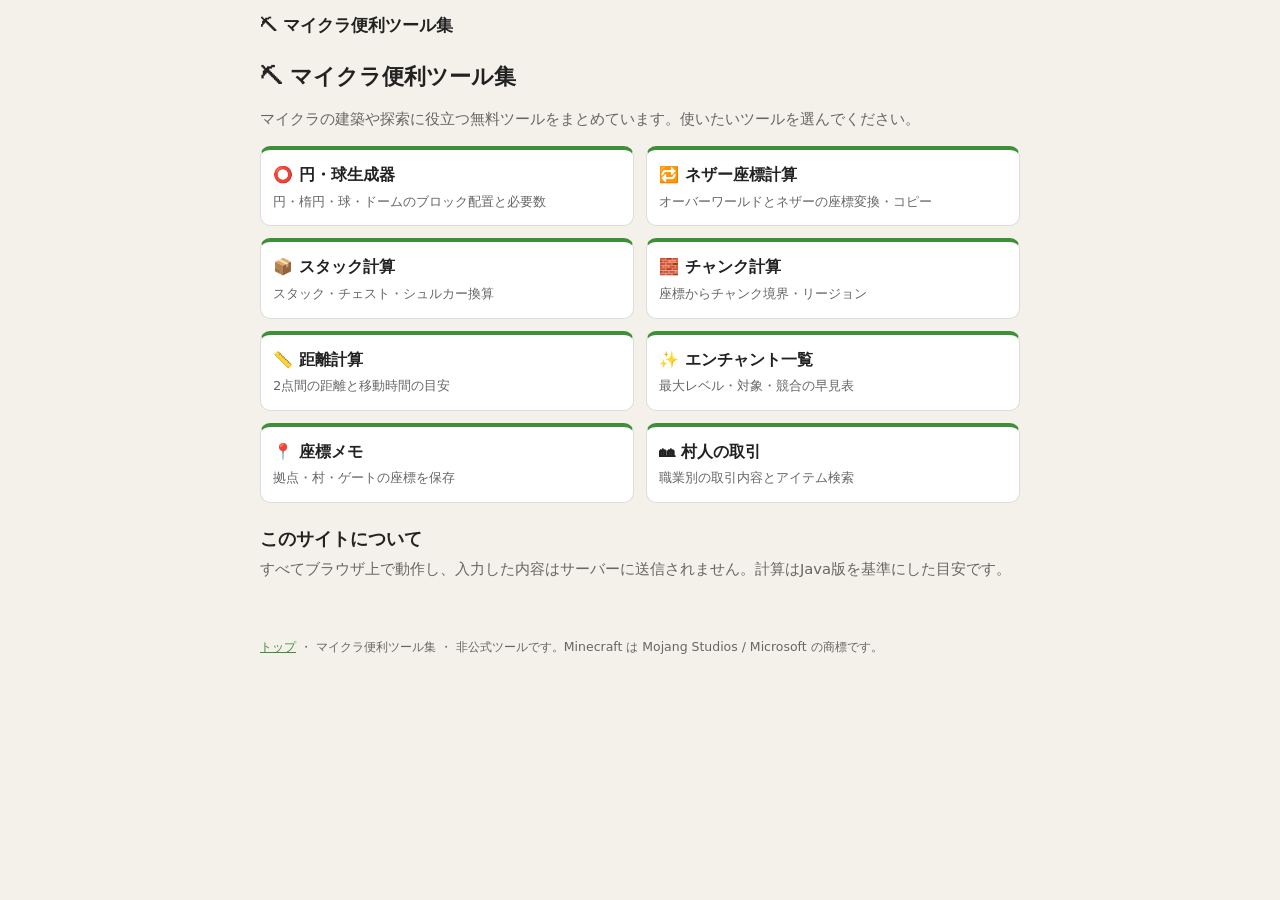
==== commit b4849c51: "Add files via upload" ====
--- a/index.html
+++ b/index.html
@@ -16,7 +16,7 @@
 <main>
 <h1>⛏ マイクラ便利ツール集</h1>
 <p class="lead">マイクラの建築や探索に役立つ無料ツールをまとめています。使いたいツールを選んでください。</p>
-<div class="cards"><a class="cl" href="circle/"><b>⭕ 円・球生成器</b><span>円・楕円・球・ドームのブロック配置と必要数</span></a><a class="cl" href="nether/"><b>🔁 ネザー座標計算</b><span>オーバーワールドとネザーの座標変換・コピー</span></a><a class="cl" href="stack/"><b>📦 スタック計算</b><span>スタック・チェスト・シュルカー換算</span></a><a class="cl" href="chunk/"><b>🧱 チャンク計算</b><span>座標からチャンク境界・リージョン</span></a><a class="cl" href="distance/"><b>📏 距離計算</b><span>2点間の距離と移動時間の目安</span></a><a class="cl" href="enchantment/"><b>✨ エンチャント一覧</b><span>最大レベル・対象・競合の早見表</span></a><a class="cl" href="memo/"><b>📍 座標メモ</b><span>拠点・村・ゲートの座標を保存</span></a></div>
+<div class="cards"><a class="cl" href="circle/"><b>⭕ 円・球生成器</b><span>円・楕円・球・ドームのブロック配置と必要数</span></a><a class="cl" href="nether/"><b>🔁 ネザー座標計算</b><span>オーバーワールドとネザーの座標変換・コピー</span></a><a class="cl" href="stack/"><b>📦 スタック計算</b><span>スタック・チェスト・シュルカー換算</span></a><a class="cl" href="chunk/"><b>🧱 チャンク計算</b><span>座標からチャンク境界・リージョン</span></a><a class="cl" href="distance/"><b>📏 距離計算</b><span>2点間の距離と移動時間の目安</span></a><a class="cl" href="enchantment/"><b>✨ エンチャント一覧</b><span>最大レベル・対象・競合の早見表</span></a><a class="cl" href="memo/"><b>📍 座標メモ</b><span>拠点・村・ゲートの座標を保存</span></a><a class="cl" href="villager/"><b>🏘 村人の取引</b><span>職業別の取引内容とアイテム検索</span></a></div>
 <section class="info"><h2>このサイトについて</h2><p class="lead">すべてブラウザ上で動作し、入力した内容はサーバーに送信されません。計算はJava版を基準にした目安です。</p></section>
 </main>
 <footer><a href="./">トップ</a> ・ マイクラ便利ツール集 ・ 非公式ツールです。Minecraft は Mojang Studios / Microsoft の商標です。</footer>
--- a/css/style.css
+++ b/css/style.css
@@ -56,3 +56,6 @@
 .cl span{font-size:.82rem;color:var(--sub)}
 footer{max-width:760px;margin:0 auto;padding:0 16px 28px;font-size:.78rem;color:var(--sub)}
 a{color:var(--ac)}
+.vc .tag{font-size:.85rem;padding:2px 10px;color:var(--text)}
+.vc .tag.tr{color:var(--ac2)}
+details.item summary{cursor:pointer}
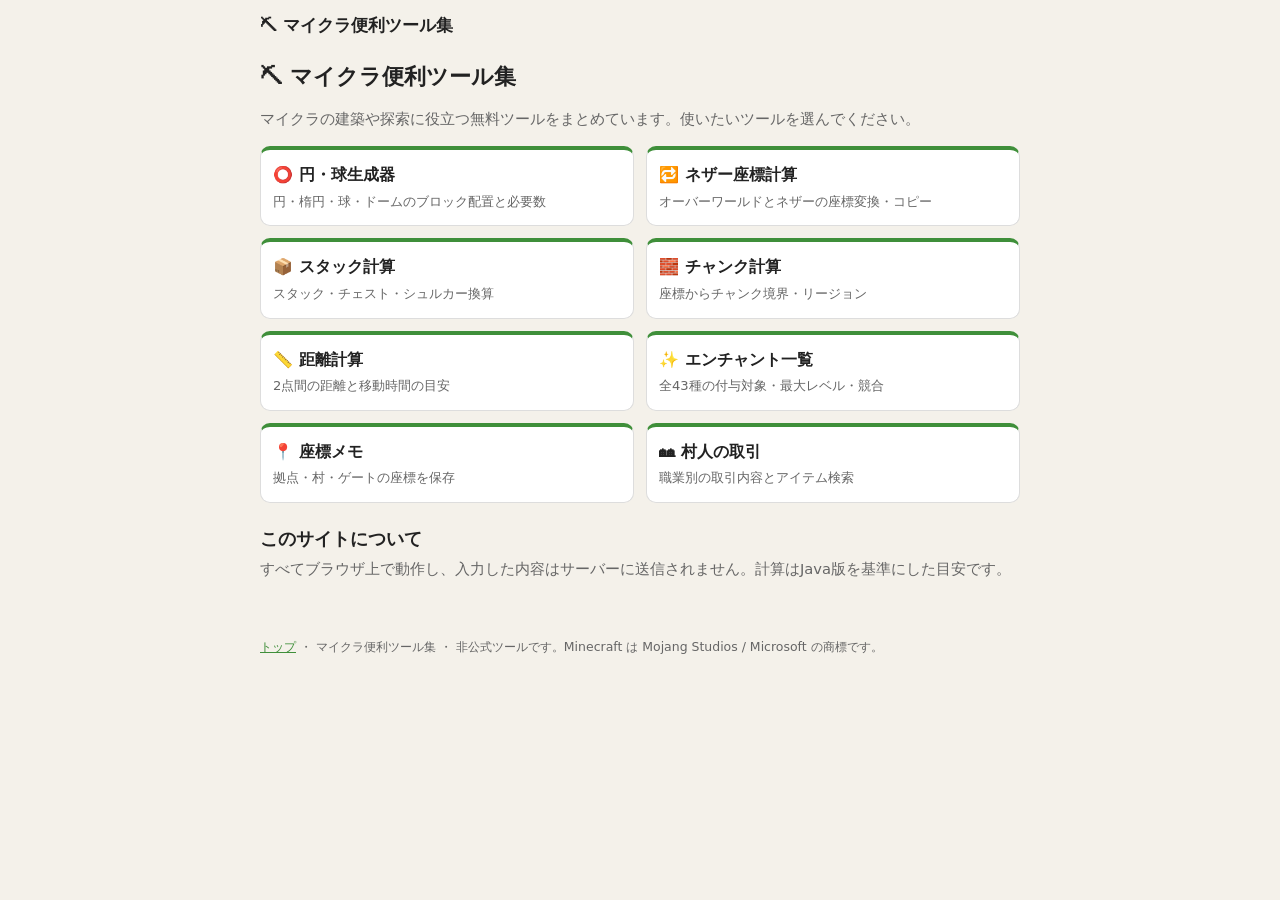
==== commit a5ad3bd1: "Add files via upload" ====
--- a/index.html
+++ b/index.html
@@ -16,7 +16,7 @@
 <main>
 <h1>⛏ マイクラ便利ツール集</h1>
 <p class="lead">マイクラの建築や探索に役立つ無料ツールをまとめています。使いたいツールを選んでください。</p>
-<div class="cards"><a class="cl" href="circle/"><b>⭕ 円・球生成器</b><span>円・楕円・球・ドームのブロック配置と必要数</span></a><a class="cl" href="nether/"><b>🔁 ネザー座標計算</b><span>オーバーワールドとネザーの座標変換・コピー</span></a><a class="cl" href="stack/"><b>📦 スタック計算</b><span>スタック・チェスト・シュルカー換算</span></a><a class="cl" href="chunk/"><b>🧱 チャンク計算</b><span>座標からチャンク境界・リージョン</span></a><a class="cl" href="distance/"><b>📏 距離計算</b><span>2点間の距離と移動時間の目安</span></a><a class="cl" href="enchantment/"><b>✨ エンチャント一覧</b><span>最大レベル・対象・競合の早見表</span></a><a class="cl" href="memo/"><b>📍 座標メモ</b><span>拠点・村・ゲートの座標を保存</span></a><a class="cl" href="villager/"><b>🏘 村人の取引</b><span>職業別の取引内容とアイテム検索</span></a></div>
+<div class="cards"><a class="cl" href="circle/"><b>⭕ 円・球生成器</b><span>円・楕円・球・ドームのブロック配置と必要数</span></a><a class="cl" href="nether/"><b>🔁 ネザー座標計算</b><span>オーバーワールドとネザーの座標変換・コピー</span></a><a class="cl" href="stack/"><b>📦 スタック計算</b><span>スタック・チェスト・シュルカー換算</span></a><a class="cl" href="chunk/"><b>🧱 チャンク計算</b><span>座標からチャンク境界・リージョン</span></a><a class="cl" href="distance/"><b>📏 距離計算</b><span>2点間の距離と移動時間の目安</span></a><a class="cl" href="enchantment/"><b>✨ エンチャント一覧</b><span>全43種の付与対象・最大レベル・競合</span></a><a class="cl" href="memo/"><b>📍 座標メモ</b><span>拠点・村・ゲートの座標を保存</span></a><a class="cl" href="villager/"><b>🏘 村人の取引</b><span>職業別の取引内容とアイテム検索</span></a></div>
 <section class="info"><h2>このサイトについて</h2><p class="lead">すべてブラウザ上で動作し、入力した内容はサーバーに送信されません。計算はJava版を基準にした目安です。</p></section>
 </main>
 <footer><a href="./">トップ</a> ・ マイクラ便利ツール集 ・ 非公式ツールです。Minecraft は Mojang Studios / Microsoft の商標です。</footer>
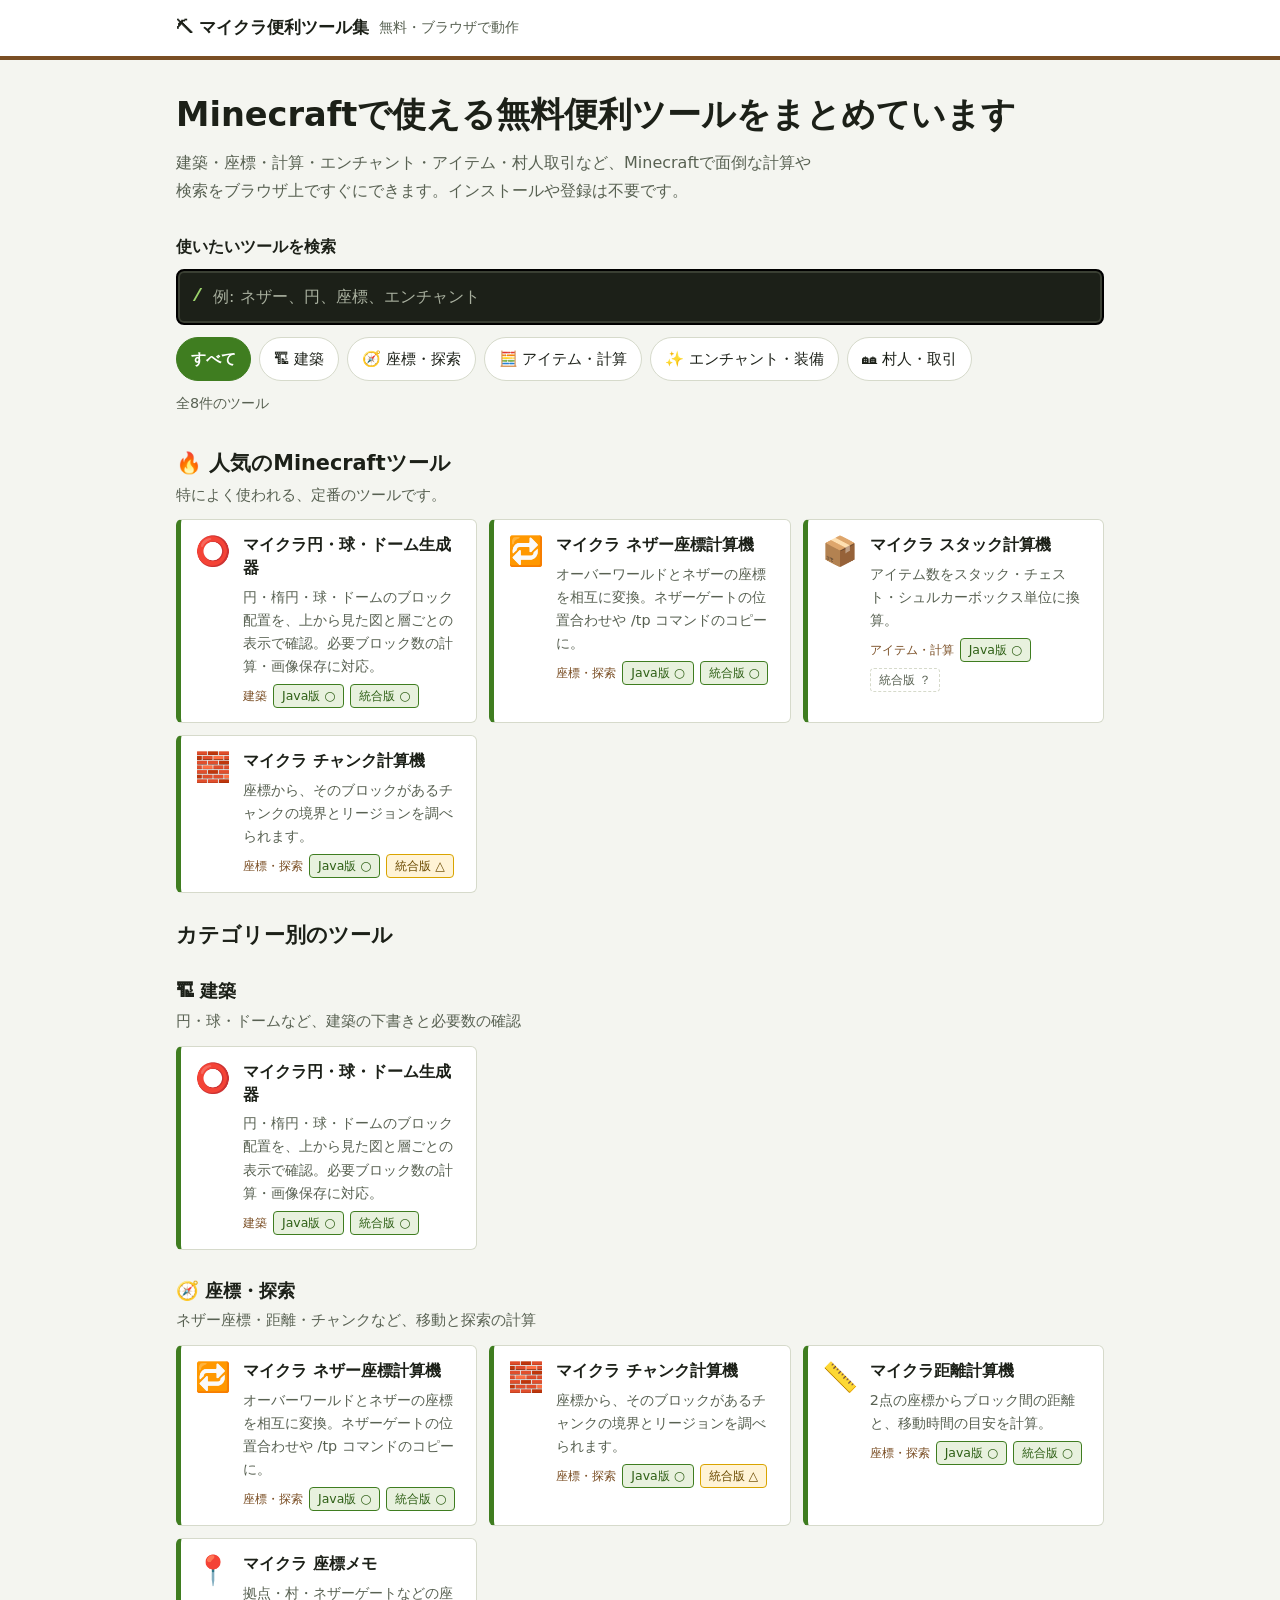
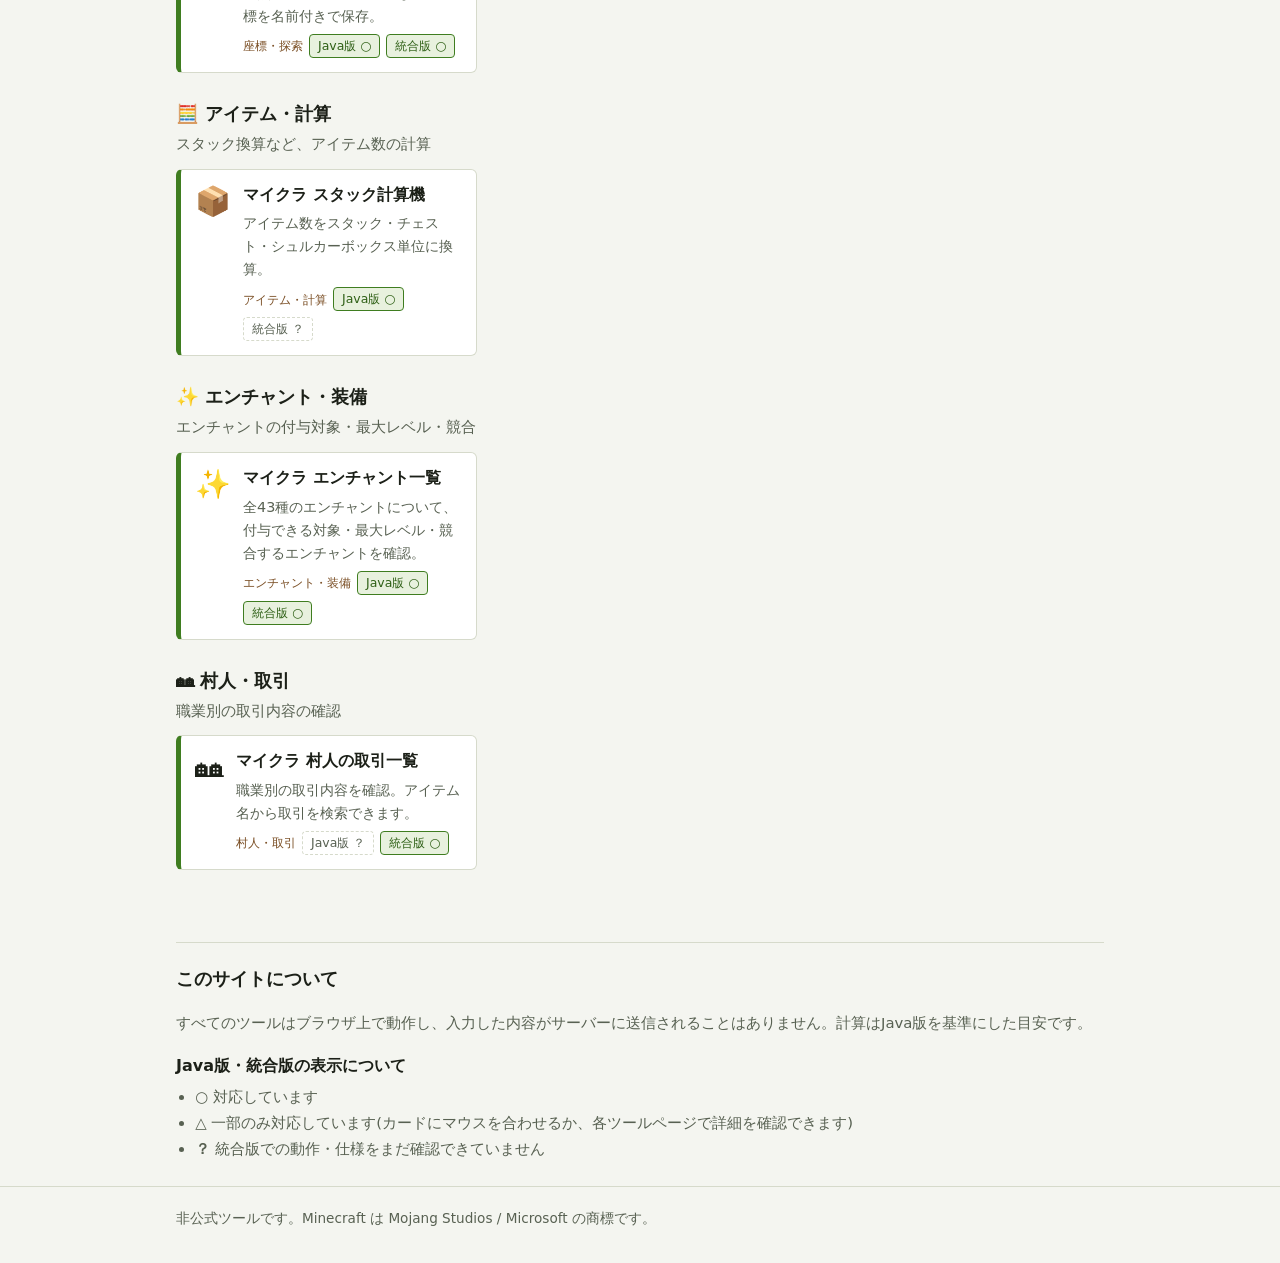
==== commit 7a2e8e59: "Add files via upload" ====
--- a/index.html
+++ b/index.html
@@ -3,23 +3,83 @@
 <head>
 <meta charset="utf-8">
 <meta name="viewport" content="width=device-width, initial-scale=1, viewport-fit=cover">
-<title>マイクラ便利ツール集｜円生成・ネザー座標・スタック計算など</title>
-<meta name="description" content="マイクラの建築・探索に使える無料ツール集。円・球・ドームの生成器、ネザー座標計算、スタック計算、チャンク計算、距離計算、エンチャント一覧、座標メモ。">
-<meta property="og:title" content="マイクラ便利ツール集｜円生成・ネザー座標・スタック計算など">
-<meta property="og:description" content="マイクラの建築・探索に使える無料ツール集。円・球・ドームの生成器、ネザー座標計算、スタック計算、チャンク計算、距離計算、エンチャント一覧、座標メモ。">
+<title>Minecraft便利ツール集｜無料で使えるマイクラ計算・攻略ツール</title>
+<meta name="description" content="Minecraftの建築・座標・計算・エンチャント・村人取引に使える無料ブラウザツール集。円・球・ドーム生成、ネザー座標計算、スタック計算、チャンク・距離計算などをすぐに使えます。">
+<link rel="canonical" href="https://tasotaso55.github.io/minecraft-tools/">
+<meta name="robots" content="index,follow,max-image-preview:large">
+<link rel="icon" href="favicon.svg" type="image/svg+xml">
 <meta property="og:type" content="website">
-<link rel="stylesheet" href="css/style.css">
-<script>(function(){var m={'#t-conv':'nether/','#t-dist':'distance/','#t-chunk':'chunk/','#t-stack':'stack/','#t-circle':'circle/','#t-ench':'enchantment/','#t-memo':'memo/'};var u=m[location.hash];if(u)location.replace(u)})();</script>
+<meta property="og:site_name" content="マイクラ便利ツール集">
+<meta property="og:title" content="Minecraft便利ツール集｜無料で使えるマイクラ計算・攻略ツール">
+<meta property="og:description" content="建築・座標・計算・エンチャント・村人取引など、Minecraftで面倒な計算や検索をブラウザ上ですぐにできる無料ツール集。">
+<meta property="og:url" content="https://tasotaso55.github.io/minecraft-tools/">
+<meta property="og:locale" content="ja_JP">
+<meta name="twitter:card" content="summary">
+<link rel="stylesheet" href="assets/portal.css">
+<!-- BUILD:JSONLD:START -->
+<script type="application/ld+json">{"@context":"https://schema.org","@type":"WebSite","name":"マイクラ便利ツール集","url":"https://tasotaso55.github.io/minecraft-tools/","inLanguage":"ja"}</script>
+<script type="application/ld+json">{"@context":"https://schema.org","@type":"CollectionPage","name":"Minecraft便利ツール集","url":"https://tasotaso55.github.io/minecraft-tools/","inLanguage":"ja","mainEntity":{"@type":"ItemList","itemListElement":[{"@type":"ListItem","position":1,"name":"マイクラ円・球・ドーム生成器","url":"https://tasotaso55.github.io/minecraft-tools/circle/"},{"@type":"ListItem","position":2,"name":"マイクラ ネザー座標計算機","url":"https://tasotaso55.github.io/minecraft-tools/nether/"},{"@type":"ListItem","position":3,"name":"マイクラ スタック計算機","url":"https://tasotaso55.github.io/minecraft-tools/stack/"},{"@type":"ListItem","position":4,"name":"マイクラ チャンク計算機","url":"https://tasotaso55.github.io/minecraft-tools/chunk/"},{"@type":"ListItem","position":5,"name":"マイクラ距離計算機","url":"https://tasotaso55.github.io/minecraft-tools/distance/"},{"@type":"ListItem","position":6,"name":"マイクラ エンチャント一覧","url":"https://tasotaso55.github.io/minecraft-tools/enchantment/"},{"@type":"ListItem","position":7,"name":"マイクラ 座標メモ","url":"https://tasotaso55.github.io/minecraft-tools/memo/"},{"@type":"ListItem","position":8,"name":"マイクラ 村人の取引一覧","url":"https://tasotaso55.github.io/minecraft-tools/villager/"}]}}</script>
+<!-- BUILD:JSONLD:END -->
 </head>
 <body>
-<header class="site"><a class="brand" href="./">⛏ マイクラ便利ツール集</a></header>
-<main>
-<h1>⛏ マイクラ便利ツール集</h1>
-<p class="lead">マイクラの建築や探索に役立つ無料ツールをまとめています。使いたいツールを選んでください。</p>
-<div class="cards"><a class="cl" href="circle/"><b>⭕ 円・球生成器</b><span>円・楕円・球・ドームのブロック配置と必要数</span></a><a class="cl" href="nether/"><b>🔁 ネザー座標計算</b><span>オーバーワールドとネザーの座標変換・コピー</span></a><a class="cl" href="stack/"><b>📦 スタック計算</b><span>スタック・チェスト・シュルカー換算</span></a><a class="cl" href="chunk/"><b>🧱 チャンク計算</b><span>座標からチャンク境界・リージョン</span></a><a class="cl" href="distance/"><b>📏 距離計算</b><span>2点間の距離と移動時間の目安</span></a><a class="cl" href="enchantment/"><b>✨ エンチャント一覧</b><span>全43種の付与対象・最大レベル・競合</span></a><a class="cl" href="memo/"><b>📍 座標メモ</b><span>拠点・村・ゲートの座標を保存</span></a><a class="cl" href="villager/"><b>🏘 村人の取引</b><span>職業別の取引内容とアイテム検索</span></a></div>
-<section class="info"><h2>このサイトについて</h2><p class="lead">すべてブラウザ上で動作し、入力した内容はサーバーに送信されません。計算はJava版を基準にした目安です。</p></section>
-</main>
-<footer><a href="./">トップ</a> ・ マイクラ便利ツール集 ・ 非公式ツールです。Minecraft は Mojang Studios / Microsoft の商標です。</footer>
+<header class="site-header">
+  <div class="wrap">
+    <a class="site-name" href="./">⛏ マイクラ便利ツール集</a>
+    <span class="site-tag">無料・ブラウザで動作</span>
+  </div>
+</header>
 
+<div class="wrap">
+  <section class="hero">
+    <h1>Minecraftで使える無料便利ツールをまとめています</h1>
+    <p>建築・座標・計算・エンチャント・アイテム・村人取引など、Minecraftで面倒な計算や検索をブラウザ上ですぐにできます。インストールや登録は不要です。</p>
+  </section>
+
+  <section class="finder" aria-label="ツール検索">
+    <label for="tool-search">使いたいツールを検索</label>
+    <div class="cmdbar">
+      <span aria-hidden="true">/</span>
+      <input id="tool-search" type="search" placeholder="例: ネザー、円、座標、エンチャント" autocomplete="off" enterkeyhint="search">
+    </div>
+    <ul class="chips" id="cat-filter" aria-label="カテゴリーで絞り込み"></ul>
+    <p class="status" id="result-status" role="status" aria-live="polite"></p>
+  </section>
+
+  <main id="results">
+    <noscript>
+      <p>JavaScriptが無効のため、ツール一覧を簡易表示しています。</p>
+      <!-- BUILD:NOSCRIPT:START -->
+<ul>
+  <li><a href="circle/">マイクラ円・球・ドーム生成器</a> - 円・楕円・球・ドームのブロック配置を、上から見た図と層ごとの表示で確認。必要ブロック数の計算・画像保存に対応。</li>
+  <li><a href="nether/">マイクラ ネザー座標計算機</a> - オーバーワールドとネザーの座標を相互に変換。ネザーゲートの位置合わせや /tp コマンドのコピーに。</li>
+  <li><a href="stack/">マイクラ スタック計算機</a> - アイテム数をスタック・チェスト・シュルカーボックス単位に換算。</li>
+  <li><a href="chunk/">マイクラ チャンク計算機</a> - 座標から、そのブロックがあるチャンクの境界とリージョンを調べられます。</li>
+  <li><a href="distance/">マイクラ距離計算機</a> - 2点の座標からブロック間の距離と、移動時間の目安を計算。</li>
+  <li><a href="enchantment/">マイクラ エンチャント一覧</a> - 全43種のエンチャントについて、付与できる対象・最大レベル・競合するエンチャントを確認。</li>
+  <li><a href="memo/">マイクラ 座標メモ</a> - 拠点・村・ネザーゲートなどの座標を名前付きで保存。</li>
+  <li><a href="villager/">マイクラ 村人の取引一覧</a> - 職業別の取引内容を確認。アイテム名から取引を検索できます。</li>
+</ul>
+<!-- BUILD:NOSCRIPT:END -->
+    </noscript>
+  </main>
+
+  <section class="about">
+    <h2>このサイトについて</h2>
+    <p>すべてのツールはブラウザ上で動作し、入力した内容がサーバーに送信されることはありません。計算はJava版を基準にした目安です。</p>
+    <h3>Java版・統合版の表示について</h3>
+    <ul>
+      <li><strong>○</strong> 対応しています</li>
+      <li><strong>△</strong> 一部のみ対応しています(カードにマウスを合わせるか、各ツールページで詳細を確認できます)</li>
+      <li><strong>？</strong> 統合版での動作・仕様をまだ確認できていません</li>
+    </ul>
+  </section>
+</div>
+
+<footer class="site-footer">
+  <div class="wrap">非公式ツールです。Minecraft は Mojang Studios / Microsoft の商標です。</div>
+</footer>
+
+<script src="assets/tools-data.js"></script>
+<script src="assets/portal.js" defer></script>
 </body>
 </html>
--- a/assets/portal.css
+++ b/assets/portal.css
@@ -0,0 +1,60 @@
+:root{
+  --bg:#f4f5f0;--surface:#fff;--ink:#1c2018;--muted:#586152;--line:#d6dacb;
+  --grass:#3f7d20;--grass-d:#2f6016;--dirt:#7a4e24;--soft:#e8f1de;--warn:#fff3d6;--warn-ink:#6b4a00;
+  --font:"Hiragino Sans","Hiragino Kaku Gothic ProN","Yu Gothic UI","Noto Sans JP",system-ui,sans-serif;
+}
+@media (prefers-color-scheme:dark){
+  :root{--bg:#15180f;--surface:#1f2318;--ink:#eef1e8;--muted:#a8b09f;--line:#343a2a;--grass:#6cbf3f;--grass-d:#8bd460;--dirt:#c79a66;--soft:#25301a;--warn:#3a3014;--warn-ink:#f3d98a}
+}
+*,*::before,*::after{box-sizing:border-box}
+html{-webkit-text-size-adjust:100%}
+body{margin:0;background:var(--bg);color:var(--ink);font-family:var(--font);font-size:16px;line-height:1.75;overflow-x:hidden}
+a{color:inherit}
+.wrap{max-width:960px;margin:0 auto;padding:0 16px}
+.site-header{border-bottom:4px solid var(--dirt);background:var(--surface)}
+.site-header .wrap{display:flex;align-items:center;gap:10px;min-height:56px}
+.site-name{font-weight:700;font-size:1.05rem;text-decoration:none}
+.site-tag{color:var(--muted);font-size:.85rem}
+.hero{padding:32px 0 8px}
+.hero h1{margin:0 0 12px;font-size:clamp(1.45rem,5.5vw,2.1rem);line-height:1.35}
+.hero p{margin:0;max-width:40em;color:var(--muted)}
+.finder{padding:20px 0 4px}
+.finder label{display:block;font-weight:700;margin-bottom:8px}
+.cmdbar{display:flex;align-items:center;background:#1c2018;border-radius:8px;border:2px solid #000;box-shadow:inset 0 0 0 2px #3a3f33}
+.cmdbar:focus-within{outline:3px solid var(--grass);outline-offset:2px}
+.cmdbar span{padding:0 4px 0 14px;color:#9bd36b;font:700 1.15rem/1 ui-monospace,Menlo,Consolas,monospace}
+.cmdbar input{flex:1;min-width:0;min-height:52px;padding:0 14px 0 6px;border:0;background:transparent;color:#fff;font:inherit;font-size:16px;outline:0}
+.cmdbar input::placeholder{color:#a9b09f}
+.cmdbar input::-webkit-search-cancel-button{filter:invert(1)}
+.chips{display:flex;flex-wrap:wrap;gap:8px;margin:12px 0 0;padding:0;list-style:none}
+.chip{min-height:44px;padding:0 14px;border:1px solid var(--line);border-radius:999px;background:var(--surface);color:var(--ink);font:inherit;font-size:.95rem;cursor:pointer}
+.chip[aria-pressed="true"]{background:var(--grass);border-color:var(--grass);color:#fff;font-weight:700}
+.chip:focus-visible,.tool-card:focus-visible{outline:3px solid var(--grass);outline-offset:2px}
+.status{min-height:1.5em;margin:10px 0 0;color:var(--muted);font-size:.9rem}
+main{padding-bottom:8px}
+.block{margin:28px 0}
+.block>h2{margin:0 0 4px;font-size:1.3rem;line-height:1.4}
+.block>h3{margin:0 0 4px;font-size:1.15rem;line-height:1.4}
+.block>.lead{margin:0 0 12px;color:var(--muted);font-size:.92rem}
+.grid{display:grid;grid-template-columns:repeat(auto-fill,minmax(min(100%,270px),1fr));gap:12px}
+.tool-card{display:flex;gap:12px;padding:14px;min-height:44px;background:var(--surface);border:1px solid var(--line);border-left:5px solid var(--grass);border-radius:6px;text-decoration:none}
+.tool-card:hover{border-color:var(--grass)}
+.tool-icon{flex:none;font-size:1.8rem;line-height:1.2}
+.tool-body{display:flex;flex-direction:column;gap:6px;min-width:0}
+.tool-body strong{font-size:1.02rem;line-height:1.4}
+.tool-sum{font-size:.9rem;color:var(--muted);line-height:1.6}
+.tool-meta{display:flex;flex-wrap:wrap;gap:6px;align-items:center}
+.cat-label{font-size:.78rem;color:var(--dirt)}
+.badge{display:inline-block;padding:1px 8px;border-radius:4px;font-size:.78rem;line-height:1.6;border:1px solid var(--line);white-space:nowrap}
+.badge-yes{background:var(--soft);border-color:var(--grass);color:var(--grass-d)}
+.badge-partial{background:var(--warn);border-color:#d9a400;color:var(--warn-ink)}
+.badge-unknown{background:transparent;color:var(--muted);border-style:dashed}
+.flag{font-size:.78rem;font-weight:700;color:var(--dirt)}
+.empty{padding:16px;background:var(--surface);border:1px dashed var(--line);border-radius:6px}
+.about{margin:36px 0 0;padding:20px 0;border-top:1px solid var(--line)}
+.about h2{font-size:1.15rem;margin:0 0 8px}
+.about h3{font-size:1rem;margin:16px 0 4px}
+.about p,.about li{font-size:.93rem;color:var(--muted)}
+.about ul{padding-left:1.2em;margin:4px 0}
+.site-footer{padding:20px 0 32px;border-top:1px solid var(--line);color:var(--muted);font-size:.85rem}
+@media (prefers-reduced-motion:reduce){*{transition:none!important;animation:none!important}}
